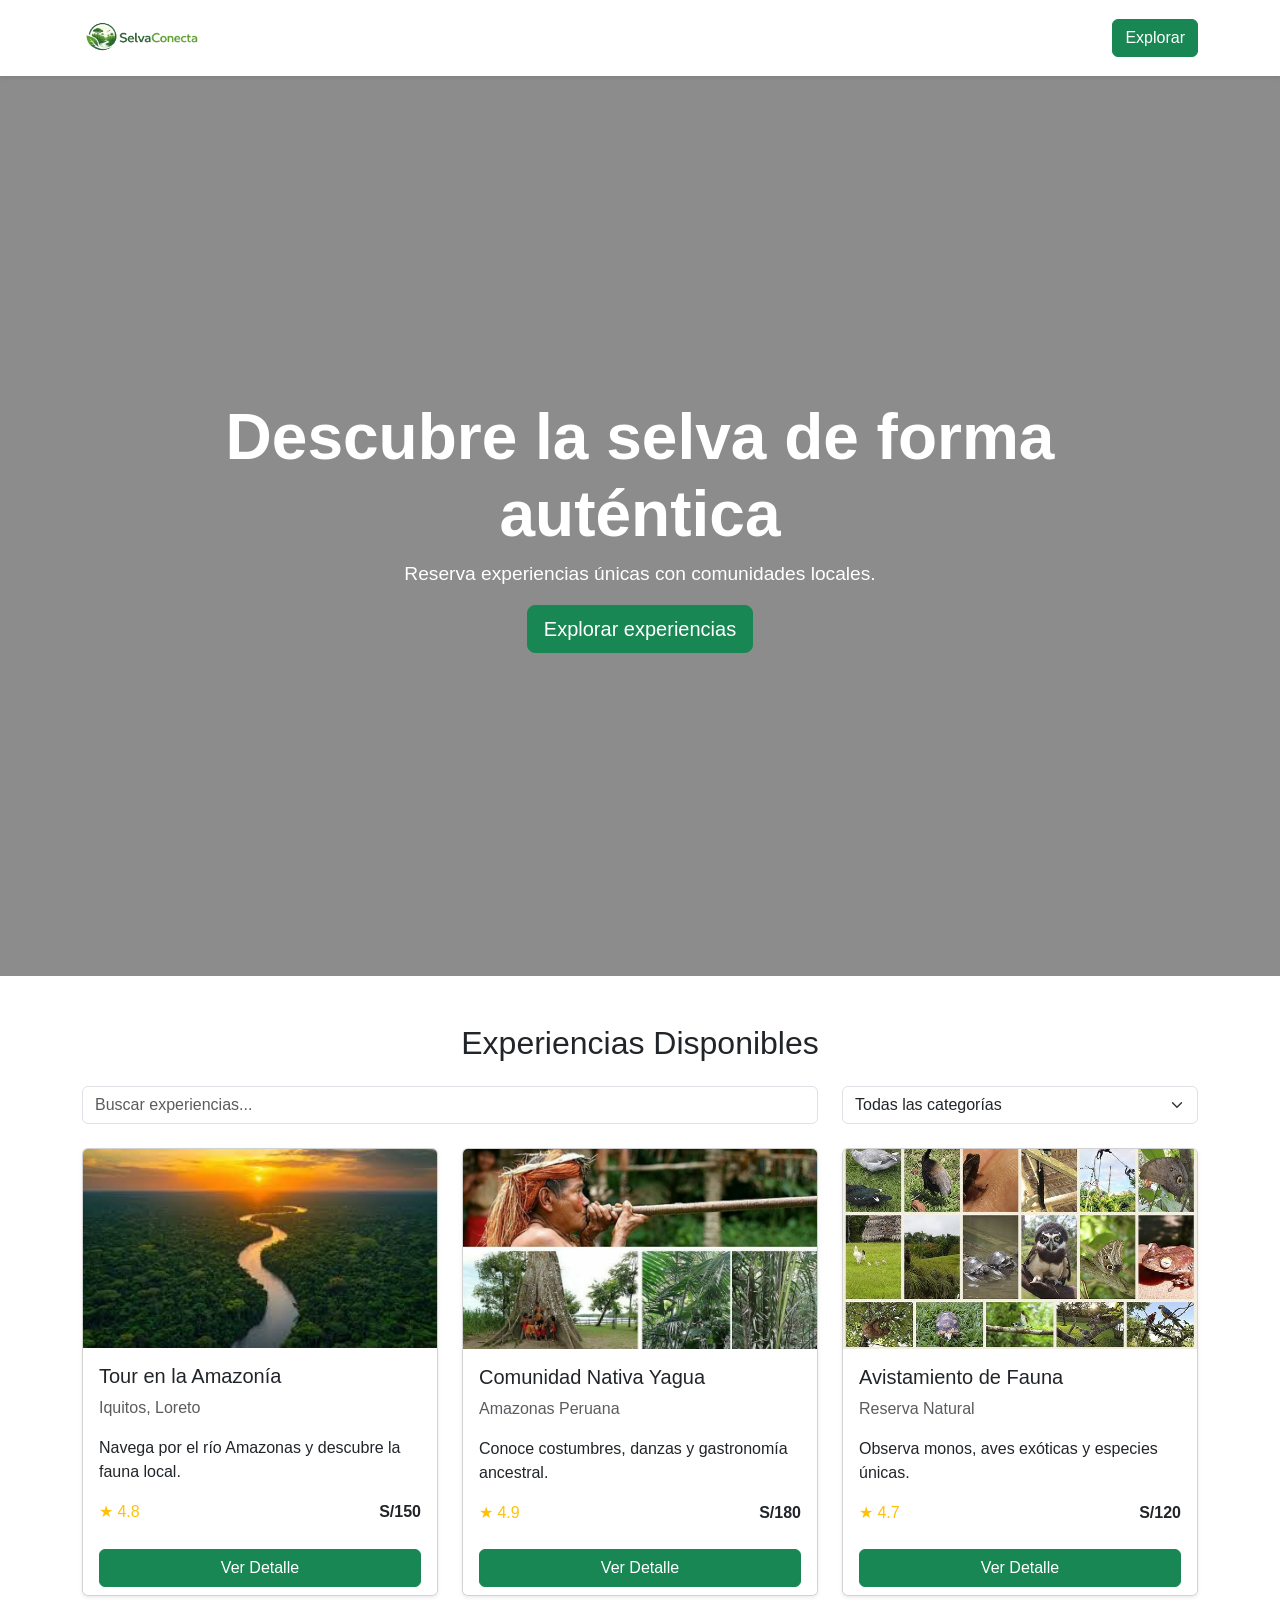
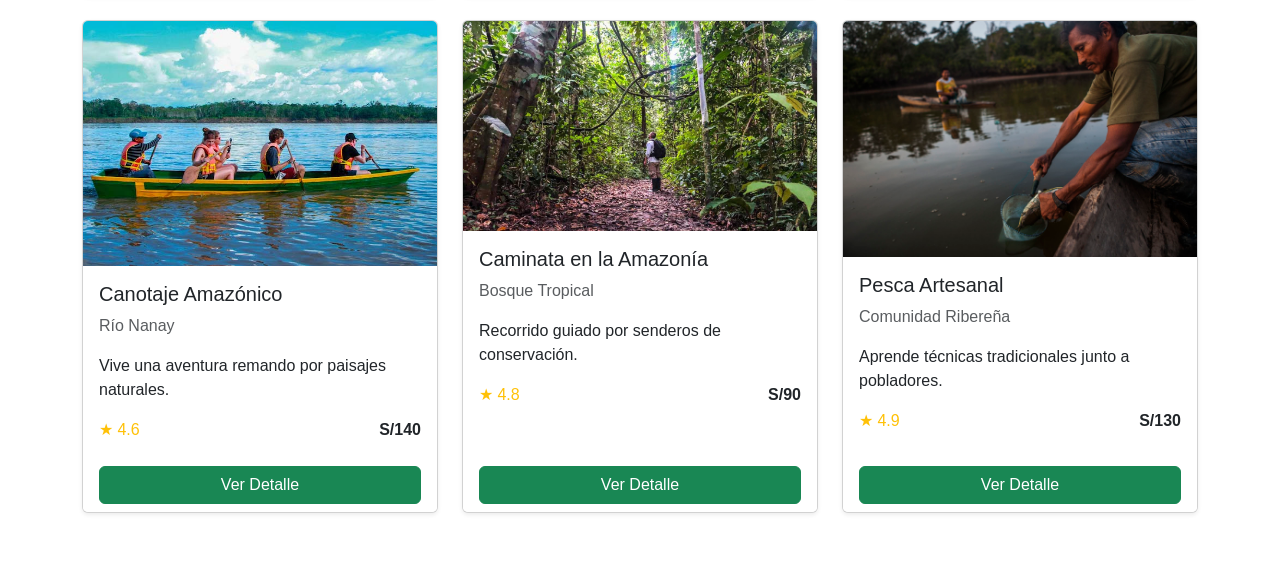
==== index.html @ 9adc5207 "Update index.html" ====
<!DOCTYPE html>
<html lang="es">
<head>
    <meta charset="UTF-8">
<title>SelvaConecta</title>

    <link href="https://cdn.jsdelivr.net/npm/bootstrap@5.3.3/dist/css/bootstrap.min.css" rel="stylesheet">

    <link rel="stylesheet" href="style.css">
</head>
<body>

<nav class="navbar navbar-expand-lg bg-white shadow-sm">
    <div class="container">
       <a class="navbar-brand d-flex align-items-center" href="#">
    <img src="logo.png" alt="SelvaConecta" class="logo">
    <span class="ms-2 brand-name"></span>
</a>

        <button class="btn btn-success">
            Explorar
        </button>
    </div>
</nav>

<section class="hero">

    <div class="overlay">

        <div class="container text-center text-white">

            <h1>
                Descubre la selva de forma auténtica
            </h1>

            <p>
                Reserva experiencias únicas con comunidades locales.
            </p>

            <button class="btn btn-success btn-lg">
                Explorar experiencias
            </button>

        </div>

    </div>

</section>

<section class="container py-5">

    <h2 class="mb-4 text-center">
        Experiencias Disponibles
    </h2>

    <!-- Buscador -->
    <div class="row mb-4">
        <div class="col-md-8">
            <input type="text"
                   class="form-control"
                   placeholder="Buscar experiencias...">
        </div>

        <div class="col-md-4">
            <select class="form-select">
                <option>Todas las categorías</option>
                <option>Selva</option>
                <option>Cultura</option>
                <option>Aventura</option>
            </select>
        </div>
    </div>

    <div class="row g-4">

        <!-- Experiencia 1 -->
        <div class="col-md-4">
            <div class="card h-100 shadow-sm">

                <img src="Amazonia.jpg" class="card-img-top">

                <div class="card-body">

                    <h5>Tour en la Amazonía</h5>

                    <p class="text-muted">
                        Iquitos, Loreto
                    </p>

                    <p>
                        Navega por el río Amazonas y descubre la fauna local.
                    </p>

                    <div class="d-flex justify-content-between">

                        <span class="text-warning">
                            ★ 4.8
                        </span>

                        <strong>S/150</strong>

                    </div>

                </div>

                <div class="card-footer bg-white border-0">
                    <button class="btn btn-success w-100">
                        Ver Detalle
                    </button>
                </div>

            </div>
        </div>

        <!-- Experiencia 2 -->
        <div class="col-md-4">
            <div class="card h-100 shadow-sm">

                <img src="Yagua-el-pueblo-rojodel-Amazonas-Peruano.jpg" class="card-img-top">

                <div class="card-body">

                    <h5>Comunidad Nativa Yagua</h5>

                    <p class="text-muted">
                        Amazonas Peruana
                    </p>

                    <p>
                        Conoce costumbres, danzas y gastronomía ancestral.
                    </p>

                    <div class="d-flex justify-content-between">

                        <span class="text-warning">
                            ★ 4.9
                        </span>

                        <strong>S/180</strong>

                    </div>

                </div>

                <div class="card-footer bg-white border-0">
                    <button class="btn btn-success w-100">
                        Ver Detalle
                    </button>
                </div>

            </div>
        </div>

        <!-- Experiencia 3 -->
        <div class="col-md-4">
            <div class="card h-100 shadow-sm">

                <img src="faunajpg.jpg" class="card-img-top">

                <div class="card-body">

                    <h5>Avistamiento de Fauna</h5>

                    <p class="text-muted">
                        Reserva Natural
                    </p>

                    <p>
                        Observa monos, aves exóticas y especies únicas.
                    </p>

                    <div class="d-flex justify-content-between">

                        <span class="text-warning">
                            ★ 4.7
                        </span>

                        <strong>S/120</strong>

                    </div>

                </div>

                <div class="card-footer bg-white border-0">
                    <button class="btn btn-success w-100">
                        Ver Detalle
                    </button>
                </div>

            </div>
        </div>

        <!-- Experiencia 4 -->
        <div class="col-md-4">
            <div class="card h-100 shadow-sm">

                <img src="canotaje.jpg"
                     class="card-img-top">

                <div class="card-body">

                    <h5>Canotaje Amazónico</h5>

                    <p class="text-muted">
                        Río Nanay
                    </p>

                    <p>
                        Vive una aventura remando por paisajes naturales.
                    </p>

                    <div class="d-flex justify-content-between">

                        <span class="text-warning">
                            ★ 4.6
                        </span>

                        <strong>S/140</strong>

                    </div>

                </div>

                <div class="card-footer bg-white border-0">
                    <button class="btn btn-success w-100">
                        Ver Detalle
                    </button>
                </div>

            </div>
        </div>

        <!-- Experiencia 5 -->
        <div class="col-md-4">
            <div class="card h-100 shadow-sm">

                <img src="caminata.jpg"
                     class="card-img-top">

                <div class="card-body">

                    <h5>Caminata en la Amazonía</h5>

                    <p class="text-muted">
                        Bosque Tropical
                    </p>

                    <p>
                        Recorrido guiado por senderos de conservación.
                    </p>

                    <div class="d-flex justify-content-between">

                        <span class="text-warning">
                            ★ 4.8
                        </span>

                        <strong>S/90</strong>

                    </div>

                </div>

                <div class="card-footer bg-white border-0">
                    <button class="btn btn-success w-100">
                        Ver Detalle
                    </button>
                </div>

            </div>
        </div>

        <!-- Experiencia 6 -->
        <div class="col-md-4">
            <div class="card h-100 shadow-sm">

                <img src="Pesca_Loreto.jpg"
                     class="card-img-top">

                <div class="card-body">

                    <h5>Pesca Artesanal</h5>

                    <p class="text-muted">
                        Comunidad Ribereña
                    </p>

                    <p>
                        Aprende técnicas tradicionales junto a pobladores.
                    </p>

                    <div class="d-flex justify-content-between">

                        <span class="text-warning">
                            ★ 4.9
                        </span>

                        <strong>S/130</strong>

                    </div>

                </div>

                <div class="card-footer bg-white border-0">
                    <button class="btn btn-success w-100">
                        Ver Detalle
                    </button>
                </div>

            </div>
        </div>

    </div>

</section>

</body>
</html>
---- style.css ----
body{
    font-family: Arial, sans-serif;
}

.hero{
    height:100vh;

    background-image:url('https://images.unsplash.com/photo-1511497584788-876760111969');

    background-size:cover;
    background-position:center;
}

.overlay{

    width:100%;
    height:100%;

    background:rgba(0,0,0,.45);

    display:flex;
    justify-content:center;
    align-items:center;
}

.hero h1{
    font-size:4rem;
    font-weight:bold;
}

.hero p{
    font-size:1.2rem;
}


.logo {
    width: 120px;
    height: 50PX;
    opacity: 0.85;
}
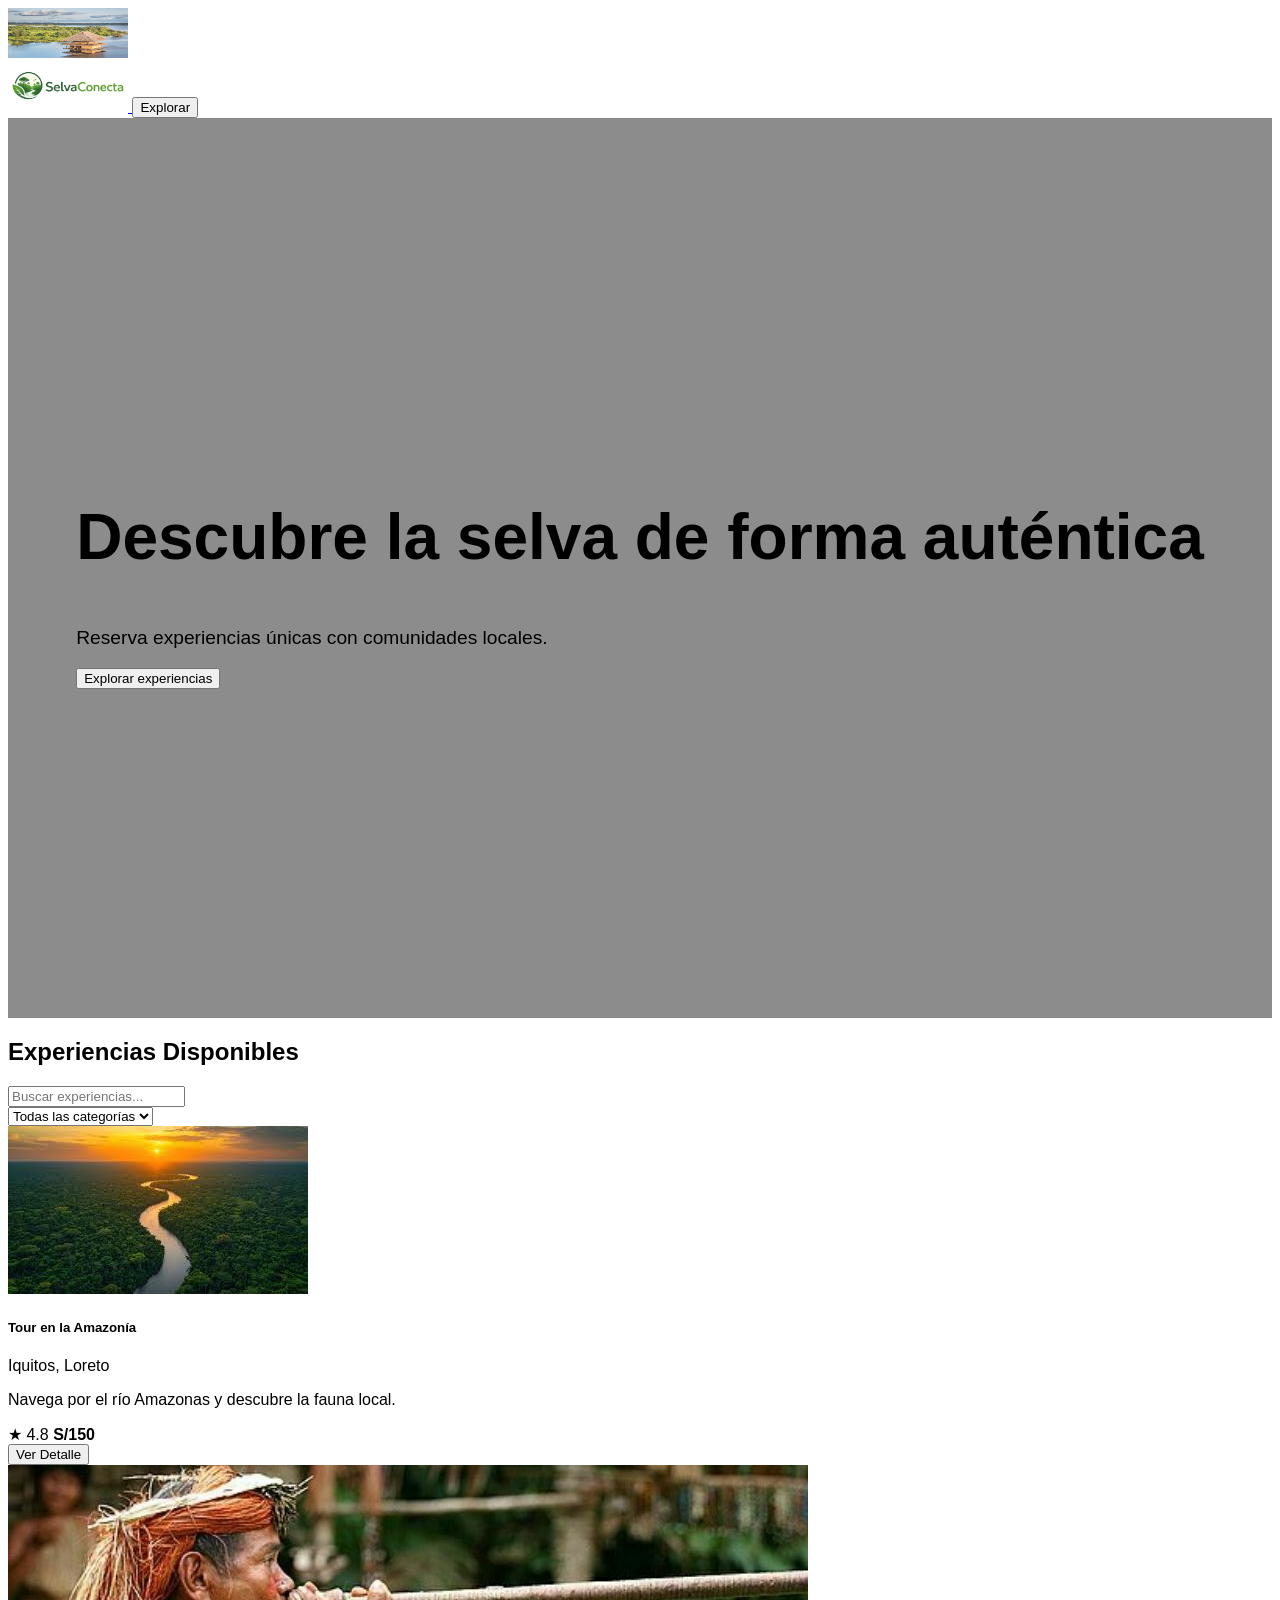
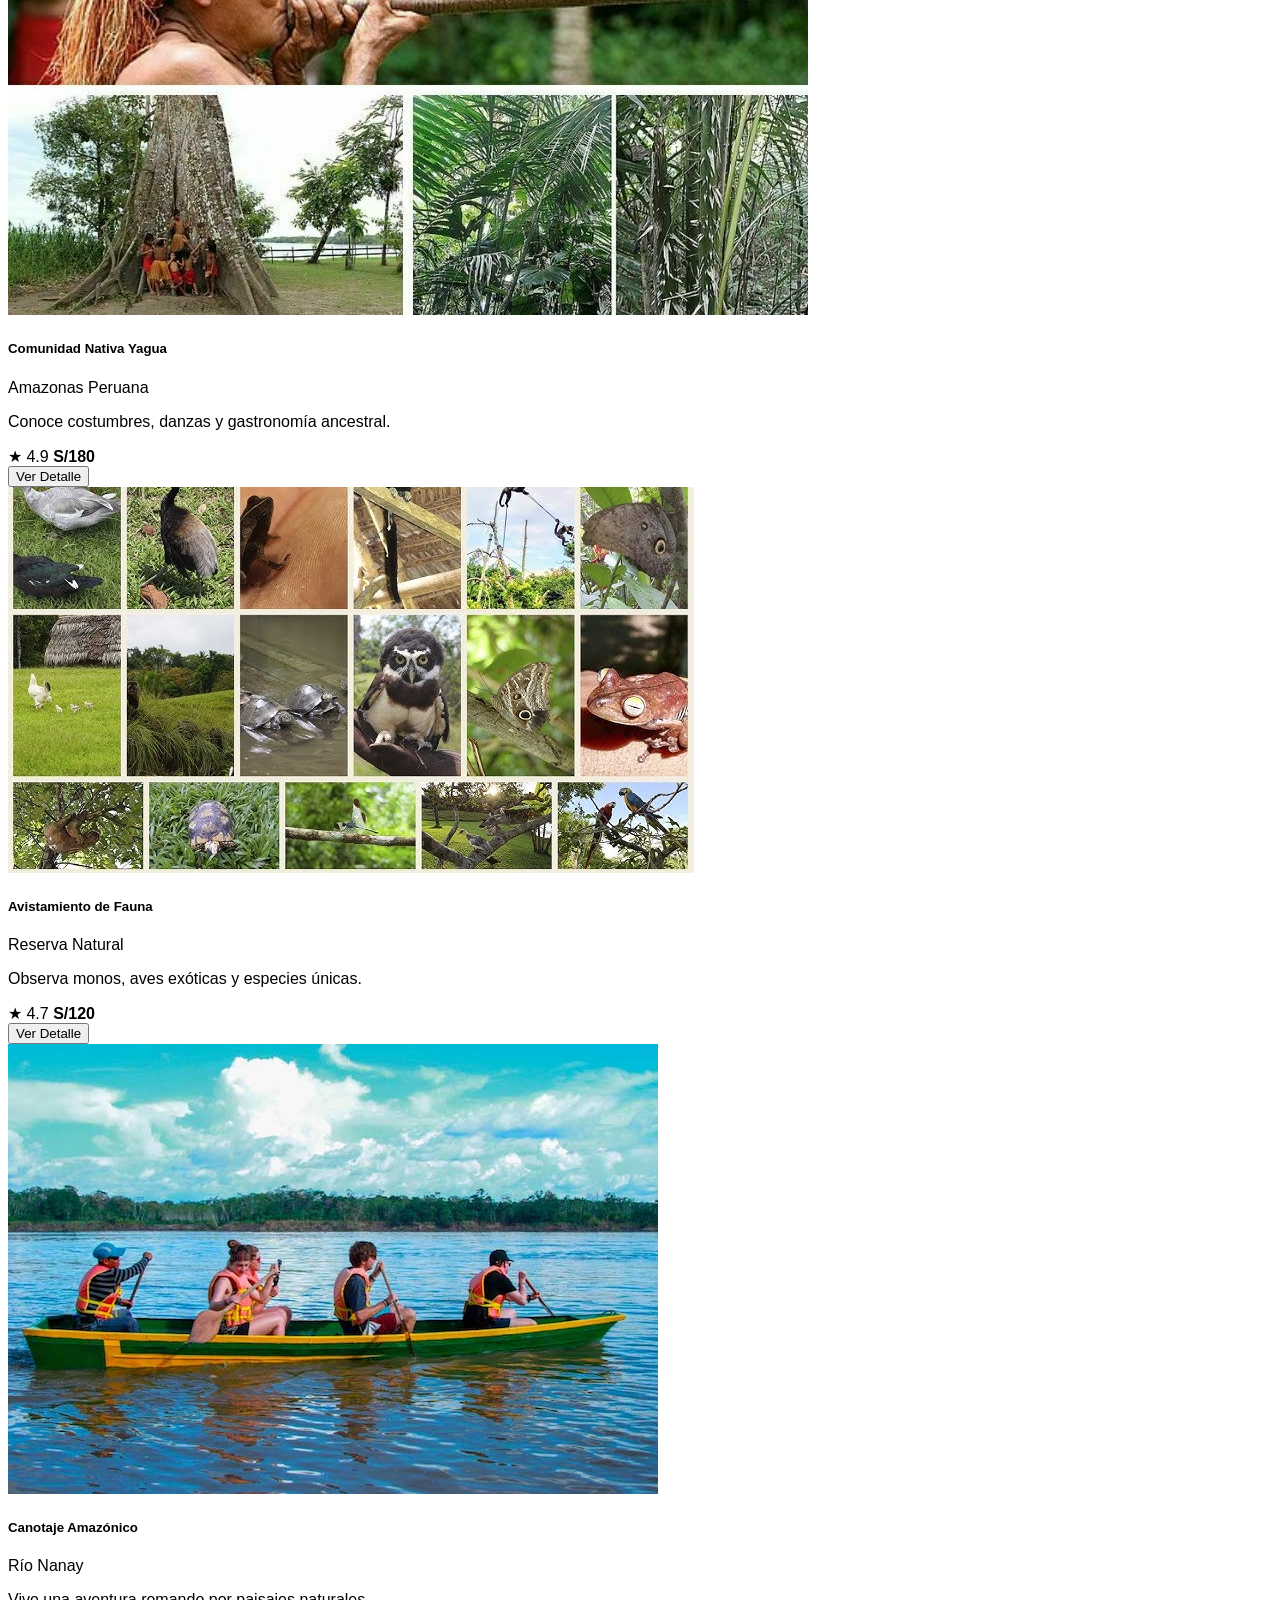
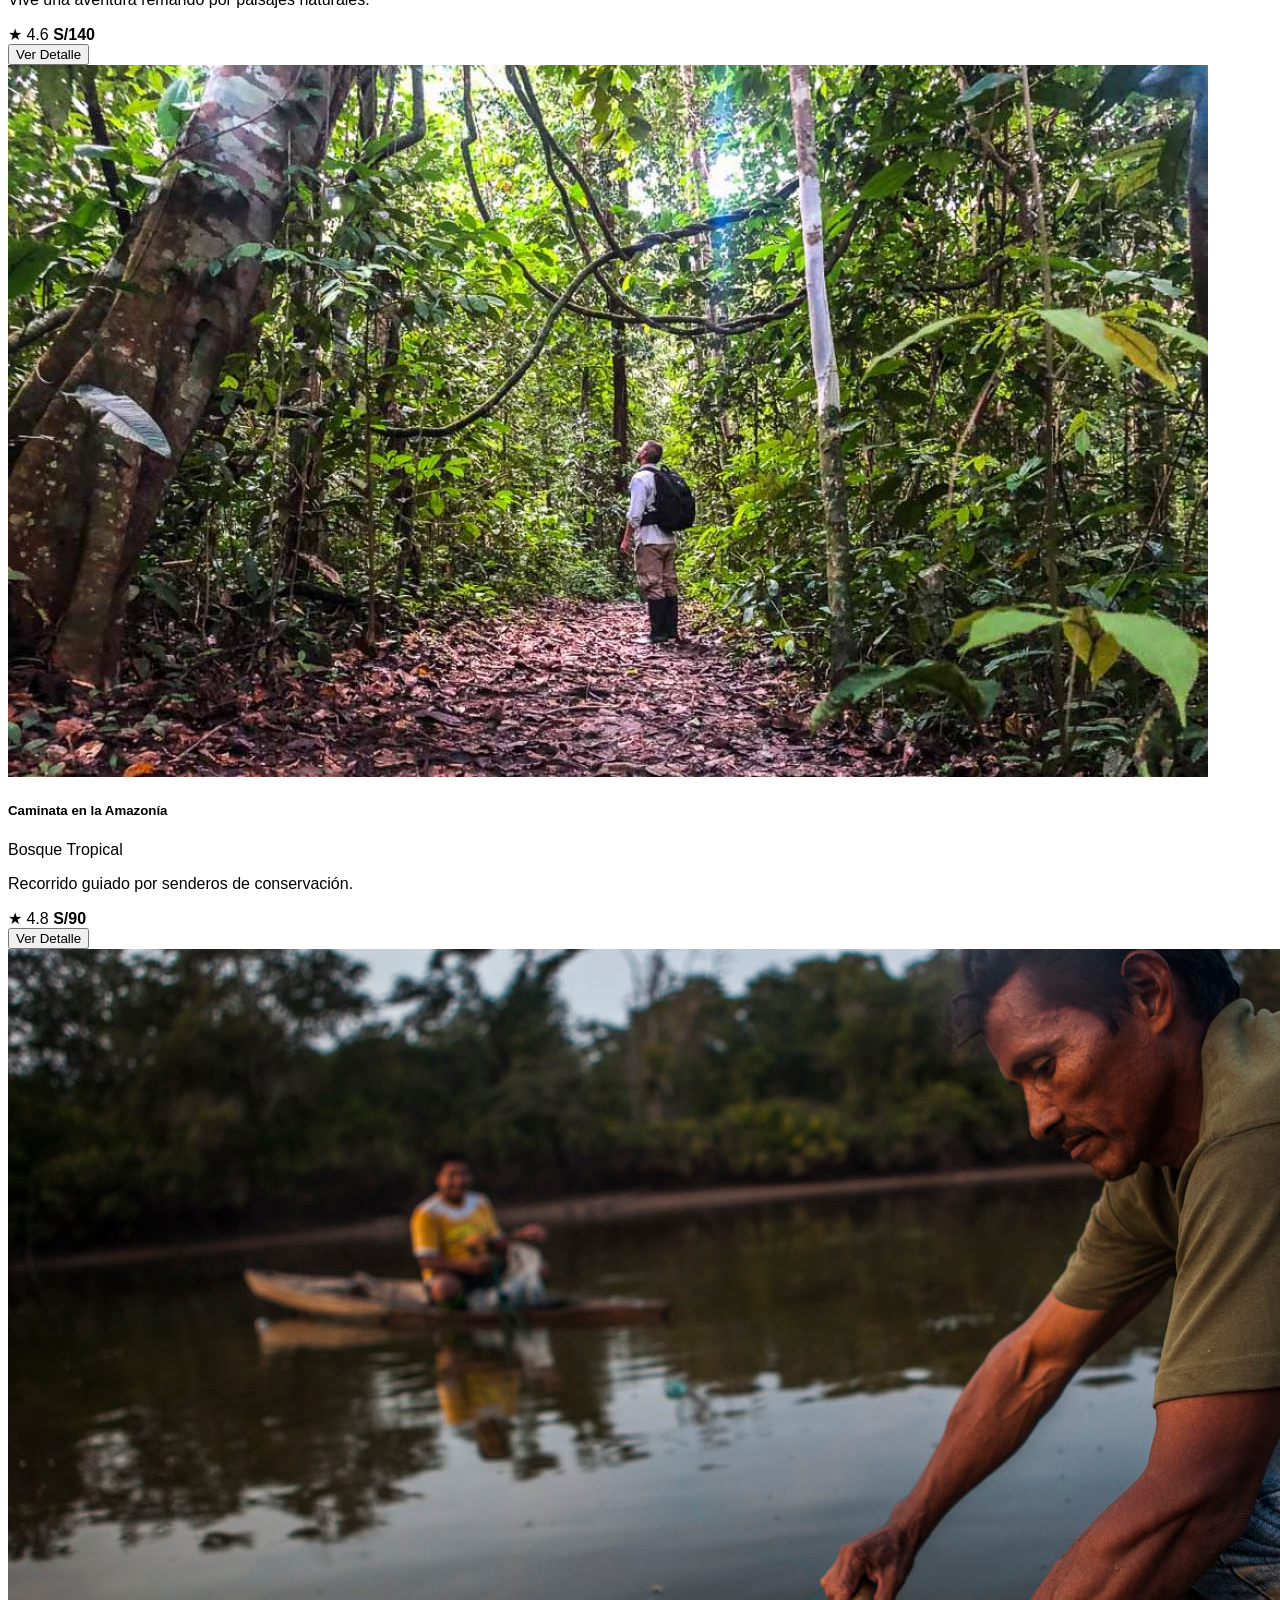
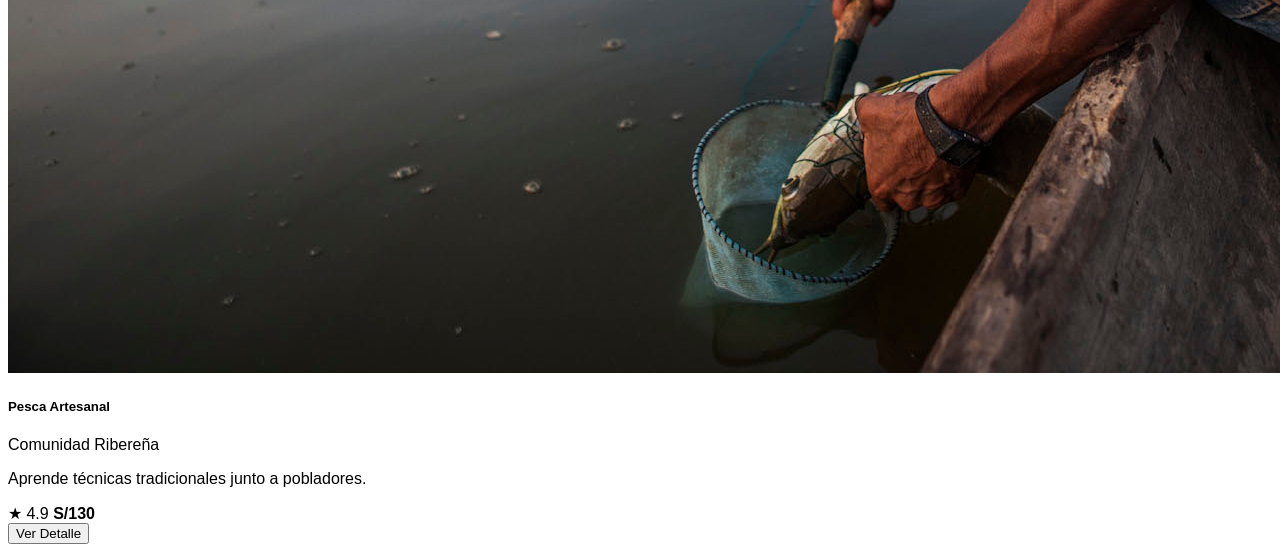
==== commit abda9691: "Update index.html" ====
--- a/index.html
+++ b/index.html
@@ -4,7 +4,7 @@
     <meta charset="UTF-8">
 <title>SelvaConecta</title>
 
-    <link href="https://cdn.jsdelivr.net/npm/bootstrap@5.3.3/dist/css/bootstrap.min.css" rel="stylesheet">
+    <img src="Iquitos Selva Amazonica.jpg" alt="SelvaConecta" class="logo">
 
     <link rel="stylesheet" href="style.css">
 </head>
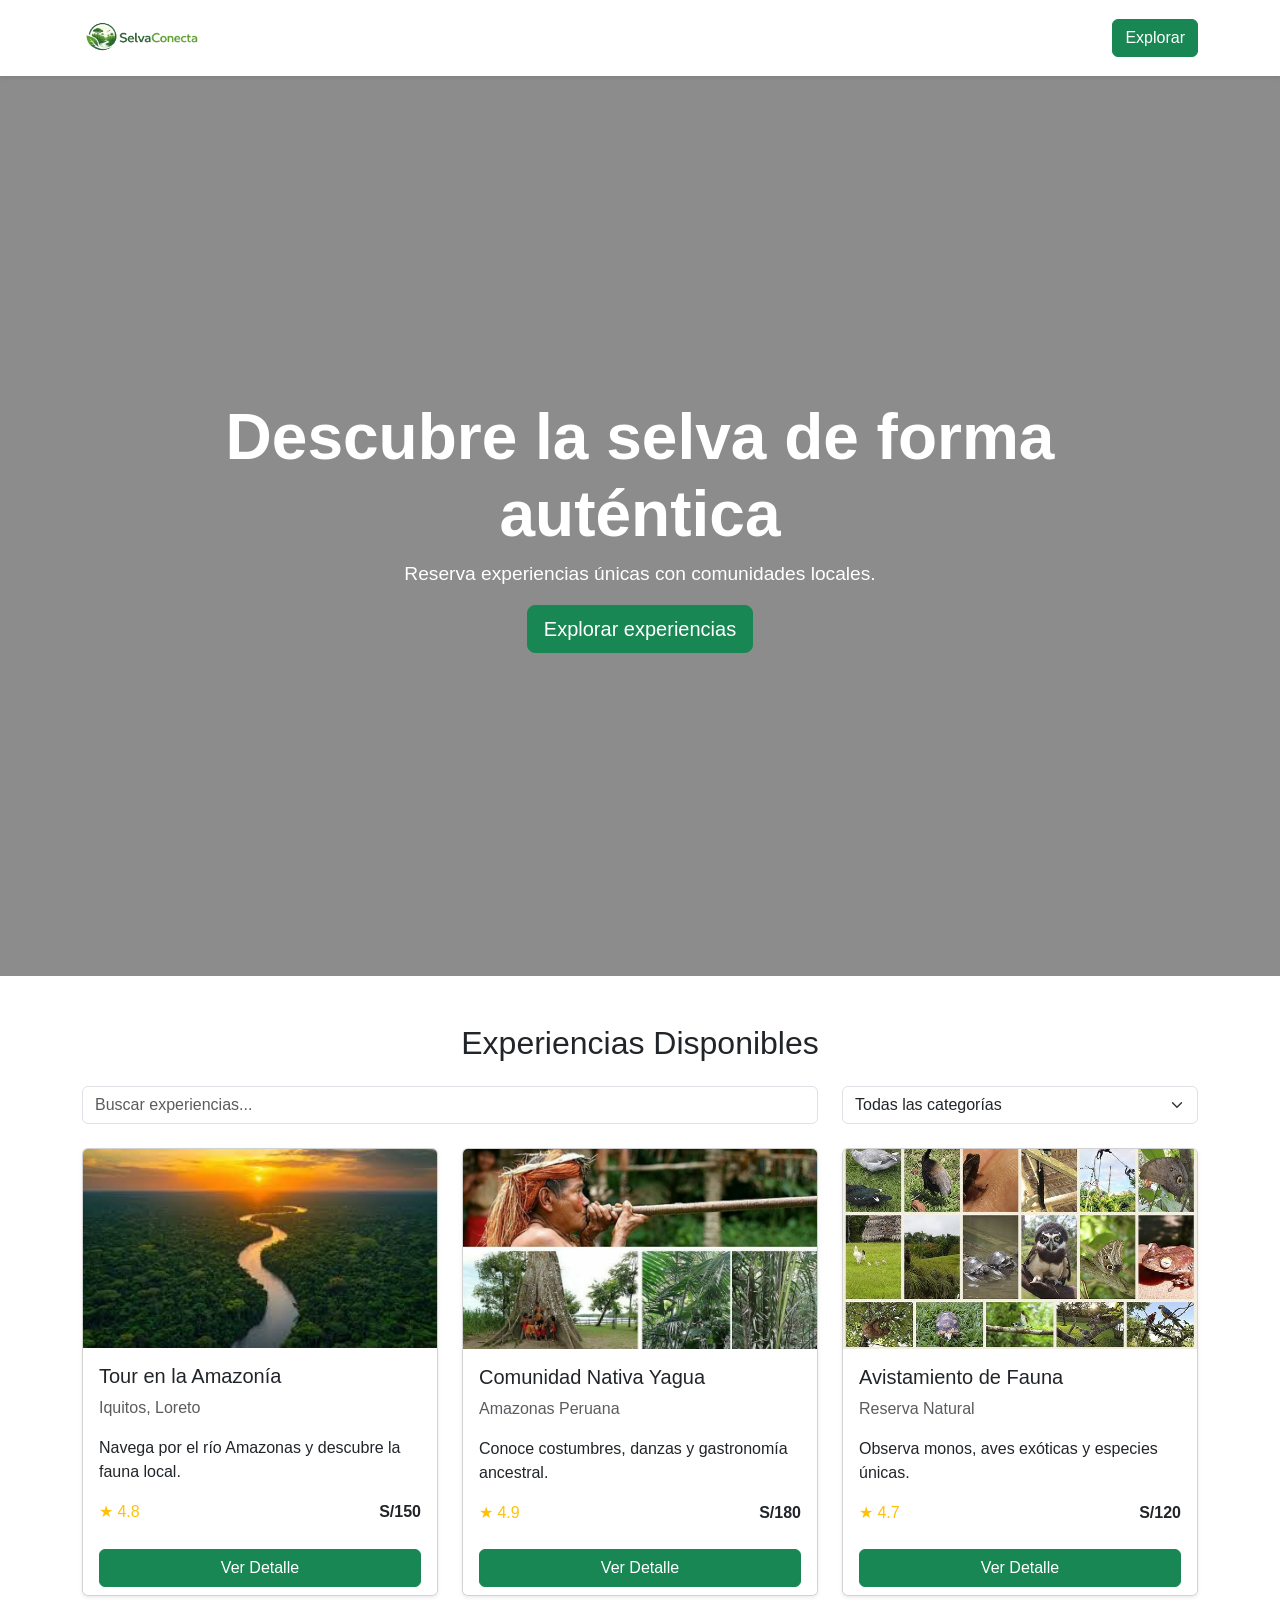
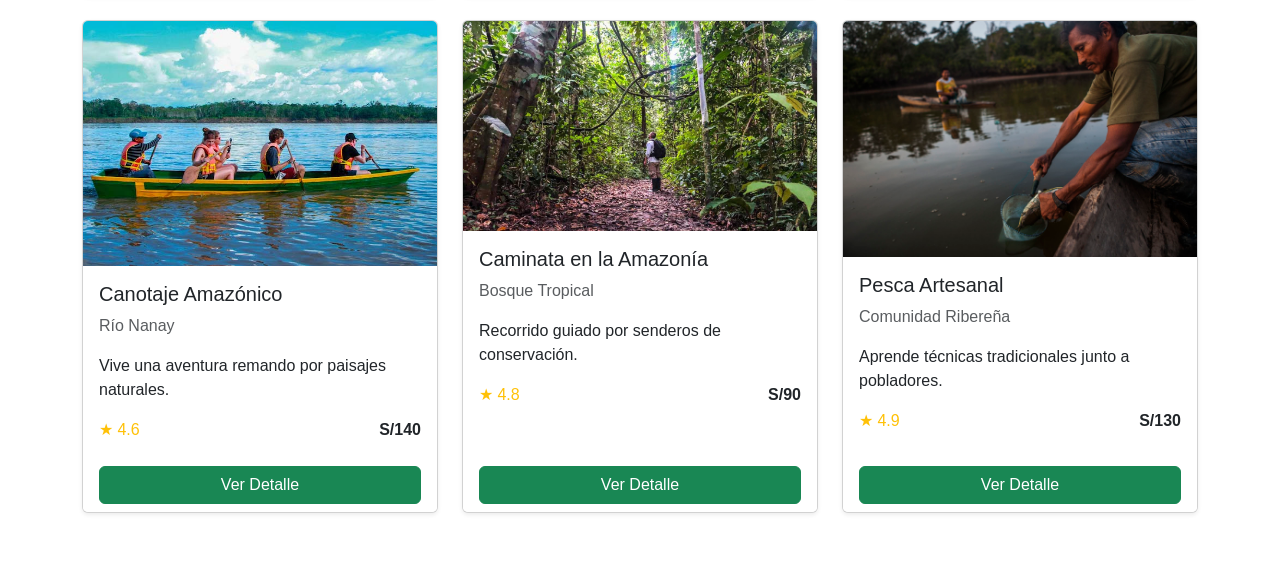
==== commit 413c9e3f: "Update index.html" ====
--- a/index.html
+++ b/index.html
@@ -4,7 +4,7 @@
     <meta charset="UTF-8">
 <title>SelvaConecta</title>
 
-    <img src="Iquitos Selva Amazonica.jpg" alt="SelvaConecta" class="logo">
+    <link href="https://cdn.jsdelivr.net/npm/bootstrap@5.3.3/dist/css/bootstrap.min.css" rel="stylesheet">
 
     <link rel="stylesheet" href="style.css">
 </head>
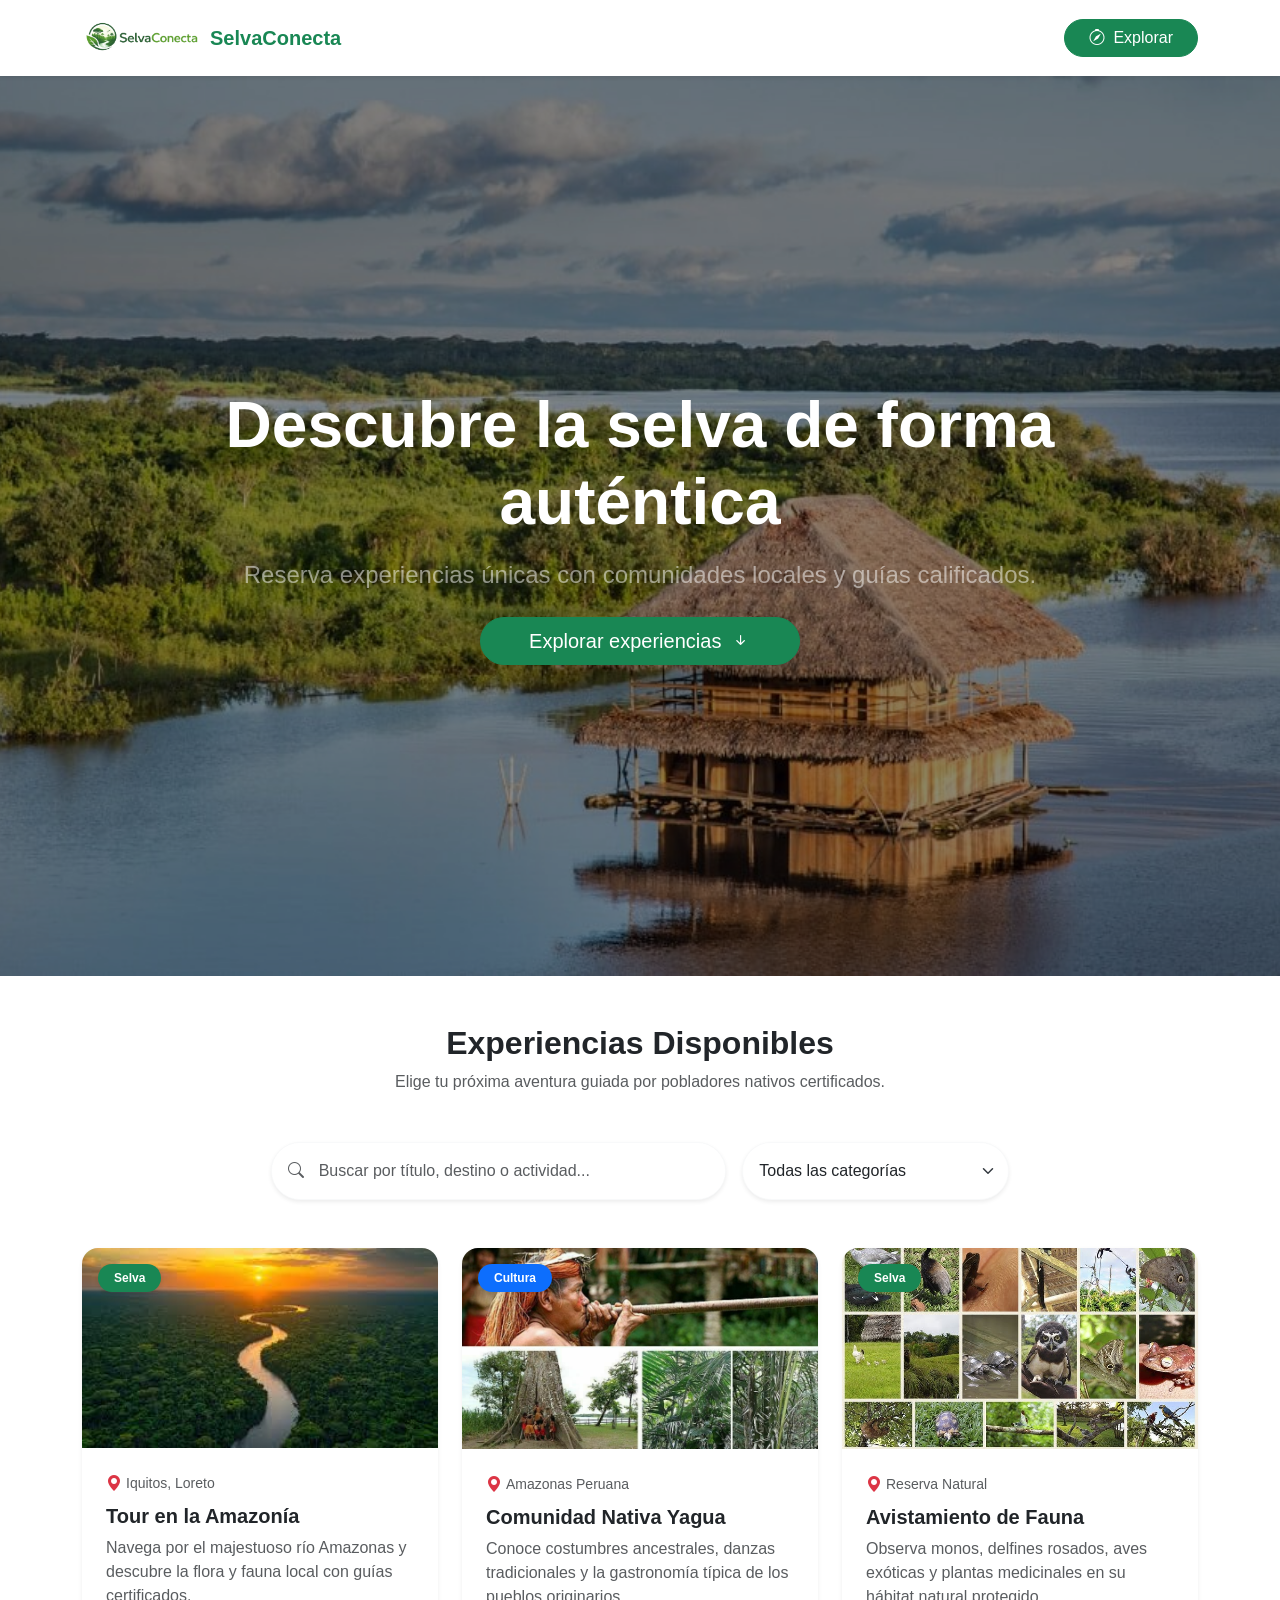
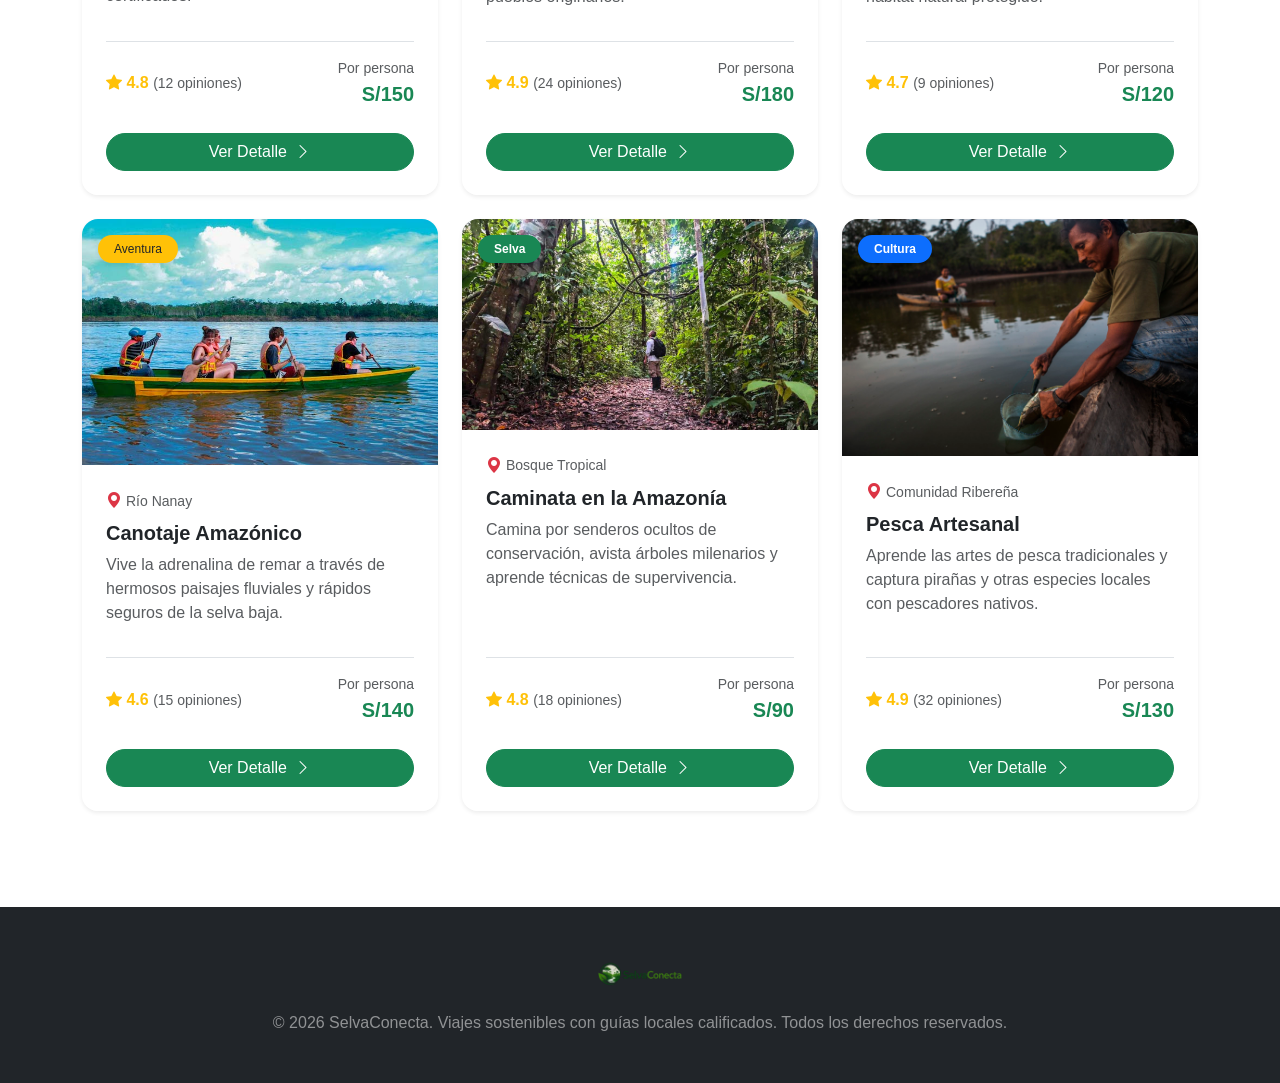
==== commit e17bb1c8: "Update index.html" ====
--- a/index.html
+++ b/index.html
@@ -2,317 +2,377 @@
 <html lang="es">
 <head>
     <meta charset="UTF-8">
-<title>SelvaConecta</title>
-
+    <meta name="viewport" content="width=device-width, initial-scale=1.0">
+    <title>SelvaConecta - Turismo Vivencial en la Selva Peruana</title>
+    <!-- Google Fonts -->
+    <link rel="preconnect" href="https://fonts.googleapis.com">
+    <link rel="preconnect" href="https://fonts.gstatic.com" crossorigin>
+    <link href="https://fonts.googleapis.com/css2?family=Outfit:wght@400;500;600;700&family=Plus+Jakarta+Sans:wght@400;500;600;700&display=swap" rel="stylesheet">
+    <!-- Bootstrap CSS -->
     <link href="https://cdn.jsdelivr.net/npm/bootstrap@5.3.3/dist/css/bootstrap.min.css" rel="stylesheet">
-
+    <!-- Bootstrap Icons -->
+    <link rel="stylesheet" href="https://cdn.jsdelivr.net/npm/bootstrap-icons@1.11.3/font/bootstrap-icons.min.css">
     <link rel="stylesheet" href="style.css">
 </head>
 <body>
 
-<nav class="navbar navbar-expand-lg bg-white shadow-sm">
+<nav class="navbar navbar-expand-lg bg-white shadow-sm sticky-top">
     <div class="container">
-       <a class="navbar-brand d-flex align-items-center" href="#">
-    <img src="logo.png" alt="SelvaConecta" class="logo">
-    <span class="ms-2 brand-name"></span>
-</a>
-
-        <button class="btn btn-success">
-            Explorar
+        <a class="navbar-brand d-flex align-items-center" href="index.html">
+            <img src="logo.png" alt="SelvaConecta" class="logo">
+            <span class="ms-2 brand-name font-outfit fw-bold text-success">SelvaConecta</span>
+        </a>
+        <button class="btn btn-success rounded-pill px-4" id="btn-explorar">
+            <i class="bi bi-compass me-2"></i>Explorar
         </button>
     </div>
 </nav>
 
-<section class="hero">
-
-    <div class="overlay">
-
-        <div class="container text-center text-white">
-
-            <h1>
+<section class="hero d-flex align-items-center text-center">
+    <div class="overlay w-100 h-100 d-flex align-items-center justify-content-center">
+        <div class="container text-white py-5">
+            <h1 class="display-3 fw-bold font-outfit mb-3 fade-in">
                 Descubre la selva de forma auténtica
             </h1>
-
-            <p>
-                Reserva experiencias únicas con comunidades locales.
+            <p class="fs-4 fw-light mb-4 text-white-50">
+                Reserva experiencias únicas con comunidades locales y guías calificados.
             </p>
-
-            <button class="btn btn-success btn-lg">
-                Explorar experiencias
+            <button class="btn btn-success btn-lg rounded-pill px-5 shadow-lg hover-scale" onclick="document.getElementById('experiencias').scrollIntoView({behavior: 'smooth'})">
+                Explorar experiencias <i class="bi bi-arrow-down-short ms-1"></i>
             </button>
-
-        </div>
-
-    </div>
-
+        </div>
+    </div>
 </section>
 
-<section class="container py-5">
-
-    <h2 class="mb-4 text-center">
+<section class="container py-5" id="experiencias">
+    <h2 class="mb-2 text-center font-outfit fw-bold">
         Experiencias Disponibles
     </h2>
-
-    <!-- Buscador -->
-    <div class="row mb-4">
-        <div class="col-md-8">
-            <input type="text"
-                   class="form-control"
-                   placeholder="Buscar experiencias...">
-        </div>
-
-        <div class="col-md-4">
-            <select class="form-select">
-                <option>Todas las categorías</option>
-                <option>Selva</option>
-                <option>Cultura</option>
-                <option>Aventura</option>
-            </select>
-        </div>
-    </div>
-
-    <div class="row g-4">
+    <p class="text-center text-muted mb-5">
+        Elige tu próxima aventura guiada por pobladores nativos certificados.
+    </p>
+
+    <!-- Buscador y Filtros -->
+    <div class="row g-3 mb-5 justify-content-center">
+        <div class="col-md-6 col-lg-5">
+            <div class="input-group shadow-sm rounded-pill overflow-hidden bg-white border border-light">
+                <span class="input-group-text bg-white border-0 ps-3 text-muted">
+                    <i class="bi bi-search"></i>
+                </span>
+                <input type="text"
+                       id="search-input"
+                       class="form-control border-0 py-3 ps-1 focus-ring-none"
+                       placeholder="Buscar por título, destino o actividad...">
+            </div>
+        </div>
+
+        <div class="col-md-4 col-lg-3">
+            <div class="shadow-sm rounded-pill overflow-hidden bg-white border border-light">
+                <select id="category-select" class="form-select border-0 py-3 ps-3 focus-ring-none">
+                    <option value="todas">Todas las categorías</option>
+                    <option value="selva">Selva</option>
+                    <option value="cultura">Cultura</option>
+                    <option value="aventura">Aventura</option>
+                </select>
+            </div>
+        </div>
+    </div>
+
+    <!-- Lista de Experiencias -->
+    <div class="row g-4" id="experiences-container">
 
         <!-- Experiencia 1 -->
-        <div class="col-md-4">
-            <div class="card h-100 shadow-sm">
-
-                <img src="Amazonia.jpg" class="card-img-top">
-
-                <div class="card-body">
-
-                    <h5>Tour en la Amazonía</h5>
-
-                    <p class="text-muted">
-                        Iquitos, Loreto
-                    </p>
-
-                    <p>
-                        Navega por el río Amazonas y descubre la fauna local.
-                    </p>
-
-                    <div class="d-flex justify-content-between">
-
-                        <span class="text-warning">
-                            ★ 4.8
-                        </span>
-
-                        <strong>S/150</strong>
-
-                    </div>
-
-                </div>
-
-                <div class="card-footer bg-white border-0">
-                    <button class="btn btn-success w-100">
-                        Ver Detalle
-                    </button>
-                </div>
-
+        <div class="col-md-6 col-lg-4 experience-card" data-category="selva">
+            <div class="card h-100 border-0 shadow-sm rounded-4 overflow-hidden card-hover">
+                <div class="position-relative">
+                    <img src="Amazonia.jpg" class="card-img-top card-img-custom" alt="Tour en la Amazonía">
+                    <span class="badge bg-success position-absolute top-0 start-0 m-3 px-3 py-2 rounded-pill shadow-sm">Selva</span>
+                </div>
+                <div class="card-body p-4 d-flex flex-column">
+                    <div class="d-flex align-items-center mb-2">
+                        <i class="bi bi-geo-alt-fill text-danger me-1"></i>
+                        <span class="text-muted small fw-medium">Iquitos, Loreto</span>
+                    </div>
+                    <h5 class="card-title font-outfit fw-semibold mb-2">Tour en la Amazonía</h5>
+                    <p class="card-text text-muted flex-grow-1">
+                        Navega por el majestuoso río Amazonas y descubre la flora y fauna local con guías certificados.
+                    </p>
+                    <div class="d-flex justify-content-between align-items-center mt-3 pt-3 border-top">
+                        <div>
+                            <span class="text-warning fw-semibold">
+                                <i class="bi bi-star-fill"></i> 4.8
+                            </span>
+                            <span class="text-muted small">(12 opiniones)</span>
+                        </div>
+                        <div class="text-end">
+                            <small class="text-muted block d-block">Por persona</small>
+                            <span class="fs-5 fw-bold text-success">S/150</span>
+                        </div>
+                    </div>
+                </div>
+                <div class="card-footer bg-white border-0 p-4 pt-0">
+                    <a href="detalleAma.html" class="btn btn-success w-100 rounded-pill py-2.5 fw-medium">
+                        Ver Detalle <i class="bi bi-chevron-right ms-1"></i>
+                    </a>
+                </div>
             </div>
         </div>
 
         <!-- Experiencia 2 -->
-        <div class="col-md-4">
-            <div class="card h-100 shadow-sm">
-
-                <img src="Yagua-el-pueblo-rojodel-Amazonas-Peruano.jpg" class="card-img-top">
-
-                <div class="card-body">
-
-                    <h5>Comunidad Nativa Yagua</h5>
-
-                    <p class="text-muted">
-                        Amazonas Peruana
-                    </p>
-
-                    <p>
-                        Conoce costumbres, danzas y gastronomía ancestral.
-                    </p>
-
-                    <div class="d-flex justify-content-between">
-
-                        <span class="text-warning">
-                            ★ 4.9
-                        </span>
-
-                        <strong>S/180</strong>
-
-                    </div>
-
-                </div>
-
-                <div class="card-footer bg-white border-0">
-                    <button class="btn btn-success w-100">
-                        Ver Detalle
-                    </button>
-                </div>
-
+        <div class="col-md-6 col-lg-4 experience-card" data-category="cultura">
+            <div class="card h-100 border-0 shadow-sm rounded-4 overflow-hidden card-hover">
+                <div class="position-relative">
+                    <img src="Yagua-el-pueblo-rojodel-Amazonas-Peruano.jpg" class="card-img-top card-img-custom" alt="Comunidad Nativa Yagua">
+                    <span class="badge bg-primary position-absolute top-0 start-0 m-3 px-3 py-2 rounded-pill shadow-sm">Cultura</span>
+                </div>
+                <div class="card-body p-4 d-flex flex-column">
+                    <div class="d-flex align-items-center mb-2">
+                        <i class="bi bi-geo-alt-fill text-danger me-1"></i>
+                        <span class="text-muted small fw-medium">Amazonas Peruana</span>
+                    </div>
+                    <h5 class="card-title font-outfit fw-semibold mb-2">Comunidad Nativa Yagua</h5>
+                    <p class="card-text text-muted flex-grow-1">
+                        Conoce costumbres ancestrales, danzas tradicionales y la gastronomía típica de los pueblos originarios.
+                    </p>
+                    <div class="d-flex justify-content-between align-items-center mt-3 pt-3 border-top">
+                        <div>
+                            <span class="text-warning fw-semibold">
+                                <i class="bi bi-star-fill"></i> 4.9
+                            </span>
+                            <span class="text-muted small">(24 opiniones)</span>
+                        </div>
+                        <div class="text-end">
+                            <small class="text-muted block d-block">Por persona</small>
+                            <span class="fs-5 fw-bold text-success">S/180</span>
+                        </div>
+                    </div>
+                </div>
+                <div class="card-footer bg-white border-0 p-4 pt-0">
+                    <a href="detalleYagu.html" class="btn btn-success w-100 rounded-pill py-2.5 fw-medium">
+                        Ver Detalle <i class="bi bi-chevron-right ms-1"></i>
+                    </a>
+                </div>
             </div>
         </div>
 
         <!-- Experiencia 3 -->
-        <div class="col-md-4">
-            <div class="card h-100 shadow-sm">
-
-                <img src="faunajpg.jpg" class="card-img-top">
-
-                <div class="card-body">
-
-                    <h5>Avistamiento de Fauna</h5>
-
-                    <p class="text-muted">
-                        Reserva Natural
-                    </p>
-
-                    <p>
-                        Observa monos, aves exóticas y especies únicas.
-                    </p>
-
-                    <div class="d-flex justify-content-between">
-
-                        <span class="text-warning">
-                            ★ 4.7
-                        </span>
-
-                        <strong>S/120</strong>
-
-                    </div>
-
-                </div>
-
-                <div class="card-footer bg-white border-0">
-                    <button class="btn btn-success w-100">
-                        Ver Detalle
-                    </button>
-                </div>
-
+        <div class="col-md-6 col-lg-4 experience-card" data-category="selva">
+            <div class="card h-100 border-0 shadow-sm rounded-4 overflow-hidden card-hover">
+                <div class="position-relative">
+                    <img src="faunajpg.jpg" class="card-img-top card-img-custom" alt="Avistamiento de Fauna">
+                    <span class="badge bg-success position-absolute top-0 start-0 m-3 px-3 py-2 rounded-pill shadow-sm">Selva</span>
+                </div>
+                <div class="card-body p-4 d-flex flex-column">
+                    <div class="d-flex align-items-center mb-2">
+                        <i class="bi bi-geo-alt-fill text-danger me-1"></i>
+                        <span class="text-muted small fw-medium">Reserva Natural</span>
+                    </div>
+                    <h5 class="card-title font-outfit fw-semibold mb-2">Avistamiento de Fauna</h5>
+                    <p class="card-text text-muted flex-grow-1">
+                        Observa monos, delfines rosados, aves exóticas y plantas medicinales en su hábitat natural protegido.
+                    </p>
+                    <div class="d-flex justify-content-between align-items-center mt-3 pt-3 border-top">
+                        <div>
+                            <span class="text-warning fw-semibold">
+                                <i class="bi bi-star-fill"></i> 4.7
+                            </span>
+                            <span class="text-muted small">(9 opiniones)</span>
+                        </div>
+                        <div class="text-end">
+                            <small class="text-muted block d-block">Por persona</small>
+                            <span class="fs-5 fw-bold text-success">S/120</span>
+                        </div>
+                    </div>
+                </div>
+                <div class="card-footer bg-white border-0 p-4 pt-0">
+                    <a href="detalleFauna.html" class="btn btn-success w-100 rounded-pill py-2.5 fw-medium">
+                        Ver Detalle <i class="bi bi-chevron-right ms-1"></i>
+                    </a>
+                </div>
             </div>
         </div>
 
         <!-- Experiencia 4 -->
-        <div class="col-md-4">
-            <div class="card h-100 shadow-sm">
-
-                <img src="canotaje.jpg"
-                     class="card-img-top">
-
-                <div class="card-body">
-
-                    <h5>Canotaje Amazónico</h5>
-
-                    <p class="text-muted">
-                        Río Nanay
-                    </p>
-
-                    <p>
-                        Vive una aventura remando por paisajes naturales.
-                    </p>
-
-                    <div class="d-flex justify-content-between">
-
-                        <span class="text-warning">
-                            ★ 4.6
-                        </span>
-
-                        <strong>S/140</strong>
-
-                    </div>
-
-                </div>
-
-                <div class="card-footer bg-white border-0">
-                    <button class="btn btn-success w-100">
-                        Ver Detalle
-                    </button>
-                </div>
-
+        <div class="col-md-6 col-lg-4 experience-card" data-category="aventura">
+            <div class="card h-100 border-0 shadow-sm rounded-4 overflow-hidden card-hover">
+                <div class="position-relative">
+                    <img src="canotaje.jpg" class="card-img-top card-img-custom" alt="Canotaje Amazónico">
+                    <span class="badge bg-warning text-dark position-absolute top-0 start-0 m-3 px-3 py-2 rounded-pill shadow-sm fw-medium">Aventura</span>
+                </div>
+                <div class="card-body p-4 d-flex flex-column">
+                    <div class="d-flex align-items-center mb-2">
+                        <i class="bi bi-geo-alt-fill text-danger me-1"></i>
+                        <span class="text-muted small fw-medium">Río Nanay</span>
+                    </div>
+                    <h5 class="card-title font-outfit fw-semibold mb-2">Canotaje Amazónico</h5>
+                    <p class="card-text text-muted flex-grow-1">
+                        Vive la adrenalina de remar a través de hermosos paisajes fluviales y rápidos seguros de la selva baja.
+                    </p>
+                    <div class="d-flex justify-content-between align-items-center mt-3 pt-3 border-top">
+                        <div>
+                            <span class="text-warning fw-semibold">
+                                <i class="bi bi-star-fill"></i> 4.6
+                            </span>
+                            <span class="text-muted small">(15 opiniones)</span>
+                        </div>
+                        <div class="text-end">
+                            <small class="text-muted block d-block">Por persona</small>
+                            <span class="fs-5 fw-bold text-success">S/140</span>
+                        </div>
+                    </div>
+                </div>
+                <div class="card-footer bg-white border-0 p-4 pt-0">
+                    <a href="detalleCanotaje.html" class="btn btn-success w-100 rounded-pill py-2.5 fw-medium">
+                        Ver Detalle <i class="bi bi-chevron-right ms-1"></i>
+                    </a>
+                </div>
             </div>
         </div>
 
         <!-- Experiencia 5 -->
-        <div class="col-md-4">
-            <div class="card h-100 shadow-sm">
-
-                <img src="caminata.jpg"
-                     class="card-img-top">
-
-                <div class="card-body">
-
-                    <h5>Caminata en la Amazonía</h5>
-
-                    <p class="text-muted">
-                        Bosque Tropical
-                    </p>
-
-                    <p>
-                        Recorrido guiado por senderos de conservación.
-                    </p>
-
-                    <div class="d-flex justify-content-between">
-
-                        <span class="text-warning">
-                            ★ 4.8
-                        </span>
-
-                        <strong>S/90</strong>
-
-                    </div>
-
-                </div>
-
-                <div class="card-footer bg-white border-0">
-                    <button class="btn btn-success w-100">
-                        Ver Detalle
-                    </button>
-                </div>
-
+        <div class="col-md-6 col-lg-4 experience-card" data-category="selva">
+            <div class="card h-100 border-0 shadow-sm rounded-4 overflow-hidden card-hover">
+                <div class="position-relative">
+                    <img src="caminata.jpg" class="card-img-top card-img-custom" alt="Caminata en la Amazonía">
+                    <span class="badge bg-success position-absolute top-0 start-0 m-3 px-3 py-2 rounded-pill shadow-sm">Selva</span>
+                </div>
+                <div class="card-body p-4 d-flex flex-column">
+                    <div class="d-flex align-items-center mb-2">
+                        <i class="bi bi-geo-alt-fill text-danger me-1"></i>
+                        <span class="text-muted small fw-medium">Bosque Tropical</span>
+                    </div>
+                    <h5 class="card-title font-outfit fw-semibold mb-2">Caminata en la Amazonía</h5>
+                    <p class="card-text text-muted flex-grow-1">
+                        Camina por senderos ocultos de conservación, avista árboles milenarios y aprende técnicas de supervivencia.
+                    </p>
+                    <div class="d-flex justify-content-between align-items-center mt-3 pt-3 border-top">
+                        <div>
+                            <span class="text-warning fw-semibold">
+                                <i class="bi bi-star-fill"></i> 4.8
+                            </span>
+                            <span class="text-muted small">(18 opiniones)</span>
+                        </div>
+                        <div class="text-end">
+                            <small class="text-muted block d-block">Por persona</small>
+                            <span class="fs-5 fw-bold text-success">S/90</span>
+                        </div>
+                    </div>
+                </div>
+                <div class="card-footer bg-white border-0 p-4 pt-0">
+                    <a href="detalleCaminata.html" class="btn btn-success w-100 rounded-pill py-2.5 fw-medium">
+                        Ver Detalle <i class="bi bi-chevron-right ms-1"></i>
+                    </a>
+                </div>
             </div>
         </div>
 
         <!-- Experiencia 6 -->
-        <div class="col-md-4">
-            <div class="card h-100 shadow-sm">
-
-                <img src="Pesca_Loreto.jpg"
-                     class="card-img-top">
-
-                <div class="card-body">
-
-                    <h5>Pesca Artesanal</h5>
-
-                    <p class="text-muted">
-                        Comunidad Ribereña
-                    </p>
-
-                    <p>
-                        Aprende técnicas tradicionales junto a pobladores.
-                    </p>
-
-                    <div class="d-flex justify-content-between">
-
-                        <span class="text-warning">
-                            ★ 4.9
-                        </span>
-
-                        <strong>S/130</strong>
-
-                    </div>
-
-                </div>
-
-                <div class="card-footer bg-white border-0">
-                    <button class="btn btn-success w-100">
-                        Ver Detalle
-                    </button>
-                </div>
-
-            </div>
-        </div>
-
-    </div>
-
+        <div class="col-md-6 col-lg-4 experience-card" data-category="cultura">
+            <div class="card h-100 border-0 shadow-sm rounded-4 overflow-hidden card-hover">
+                <div class="position-relative">
+                    <img src="Pesca_Loreto.jpg" class="card-img-top card-img-custom" alt="Pesca Artesanal">
+                    <span class="badge bg-primary position-absolute top-0 start-0 m-3 px-3 py-2 rounded-pill shadow-sm">Cultura</span>
+                </div>
+                <div class="card-body p-4 d-flex flex-column">
+                    <div class="d-flex align-items-center mb-2">
+                        <i class="bi bi-geo-alt-fill text-danger me-1"></i>
+                        <span class="text-muted small fw-medium">Comunidad Ribereña</span>
+                    </div>
+                    <h5 class="card-title font-outfit fw-semibold mb-2">Pesca Artesanal</h5>
+                    <p class="card-text text-muted flex-grow-1">
+                        Aprende las artes de pesca tradicionales y captura pirañas y otras especies locales con pescadores nativos.
+                    </p>
+                    <div class="d-flex justify-content-between align-items-center mt-3 pt-3 border-top">
+                        <div>
+                            <span class="text-warning fw-semibold">
+                                <i class="bi bi-star-fill"></i> 4.9
+                            </span>
+                            <span class="text-muted small">(32 opiniones)</span>
+                        </div>
+                        <div class="text-end">
+                            <small class="text-muted block d-block">Por persona</small>
+                            <span class="fs-5 fw-bold text-success">S/130</span>
+                        </div>
+                    </div>
+                </div>
+                <div class="card-footer bg-white border-0 p-4 pt-0">
+                    <a href="detallePesca.html" class="btn btn-success w-100 rounded-pill py-2.5 fw-medium">
+                        Ver Detalle <i class="bi bi-chevron-right ms-1"></i>
+                    </a>
+                </div>
+            </div>
+        </div>
+
+    </div>
+
+    <!-- Mensaje de no resultados -->
+    <div id="no-results" class="text-center py-5 d-none">
+        <i class="bi bi-emoji-frown display-1 text-muted"></i>
+        <h4 class="mt-3 font-outfit fw-semibold">No se encontraron experiencias</h4>
+        <p class="text-muted">Prueba cambiando tu búsqueda o seleccionando otra categoría.</p>
+    </div>
 </section>
+
+<!-- Footer -->
+<footer class="bg-dark text-light py-5 mt-5">
+    <div class="container text-center">
+        <img src="logo.png" alt="SelvaConecta" class="logo mb-3 filter-white" style="height: 40px; width: auto;">
+        <p class="mb-0 text-white-50">&copy; 2026 SelvaConecta. Viajes sostenibles con guías locales calificados. Todos los derechos reservados.</p>
+    </div>
+</footer>
+
+<script>
+    document.addEventListener('DOMContentLoaded', () => {
+        const searchInput = document.getElementById('search-input');
+        const categorySelect = document.getElementById('category-select');
+        const cards = document.querySelectorAll('.experience-card');
+        const noResults = document.getElementById('no-results');
+
+        function filterExperiences() {
+            const searchTerm = searchInput.value.toLowerCase().trim();
+            const selectedCategory = categorySelect.value;
+            let visibleCount = 0;
+
+            cards.forEach(card => {
+                const title = card.querySelector('.card-title').textContent.toLowerCase();
+                const description = card.querySelector('.card-text').textContent.toLowerCase();
+                const location = card.querySelector('.text-muted').textContent.toLowerCase();
+                const cardCategory = card.getAttribute('data-category');
+
+                const matchesSearch = title.includes(searchTerm) || description.includes(searchTerm) || location.includes(searchTerm);
+                const matchesCategory = selectedCategory === 'todas' || cardCategory === selectedCategory;
+
+                if (matchesSearch && matchesCategory) {
+                    card.style.display = 'block';
+                    // Trigger a smooth fade-in animation
+                    card.classList.add('fade-in');
+                    visibleCount++;
+                } else {
+                    card.style.display = 'none';
+                    card.classList.remove('fade-in');
+                }
+            });
+
+            if (visibleCount === 0) {
+                noResults.classList.remove('d-none');
+            } else {
+                noResults.classList.add('d-none');
+            }
+        }
+
+        searchInput.addEventListener('input', filterExperiences);
+        categorySelect.addEventListener('change', filterExperiences);
+
+        // Smooth scroll for explore button
+        const exploreBtn = document.getElementById('btn-explorar');
+        if (exploreBtn) {
+            exploreBtn.addEventListener('click', () => {
+                document.getElementById('experiencias').scrollIntoView({ behavior: 'smooth' });
+            });
+        }
+    });
+</script>
 
 </body>
 </html>
+
--- a/style.css
+++ b/style.css
@@ -5,10 +5,10 @@
 .hero{
     height:100vh;
 
-    background-image:url('https://images.unsplash.com/photo-1511497584788-876760111969');
-
-    background-size:cover;
-    background-position:center;
+    height: 100vh;
+    background-image: url("Selva-Amazonica.jpg");
+    background-size: cover;
+    background-position: center;
 }
 
 .overlay{
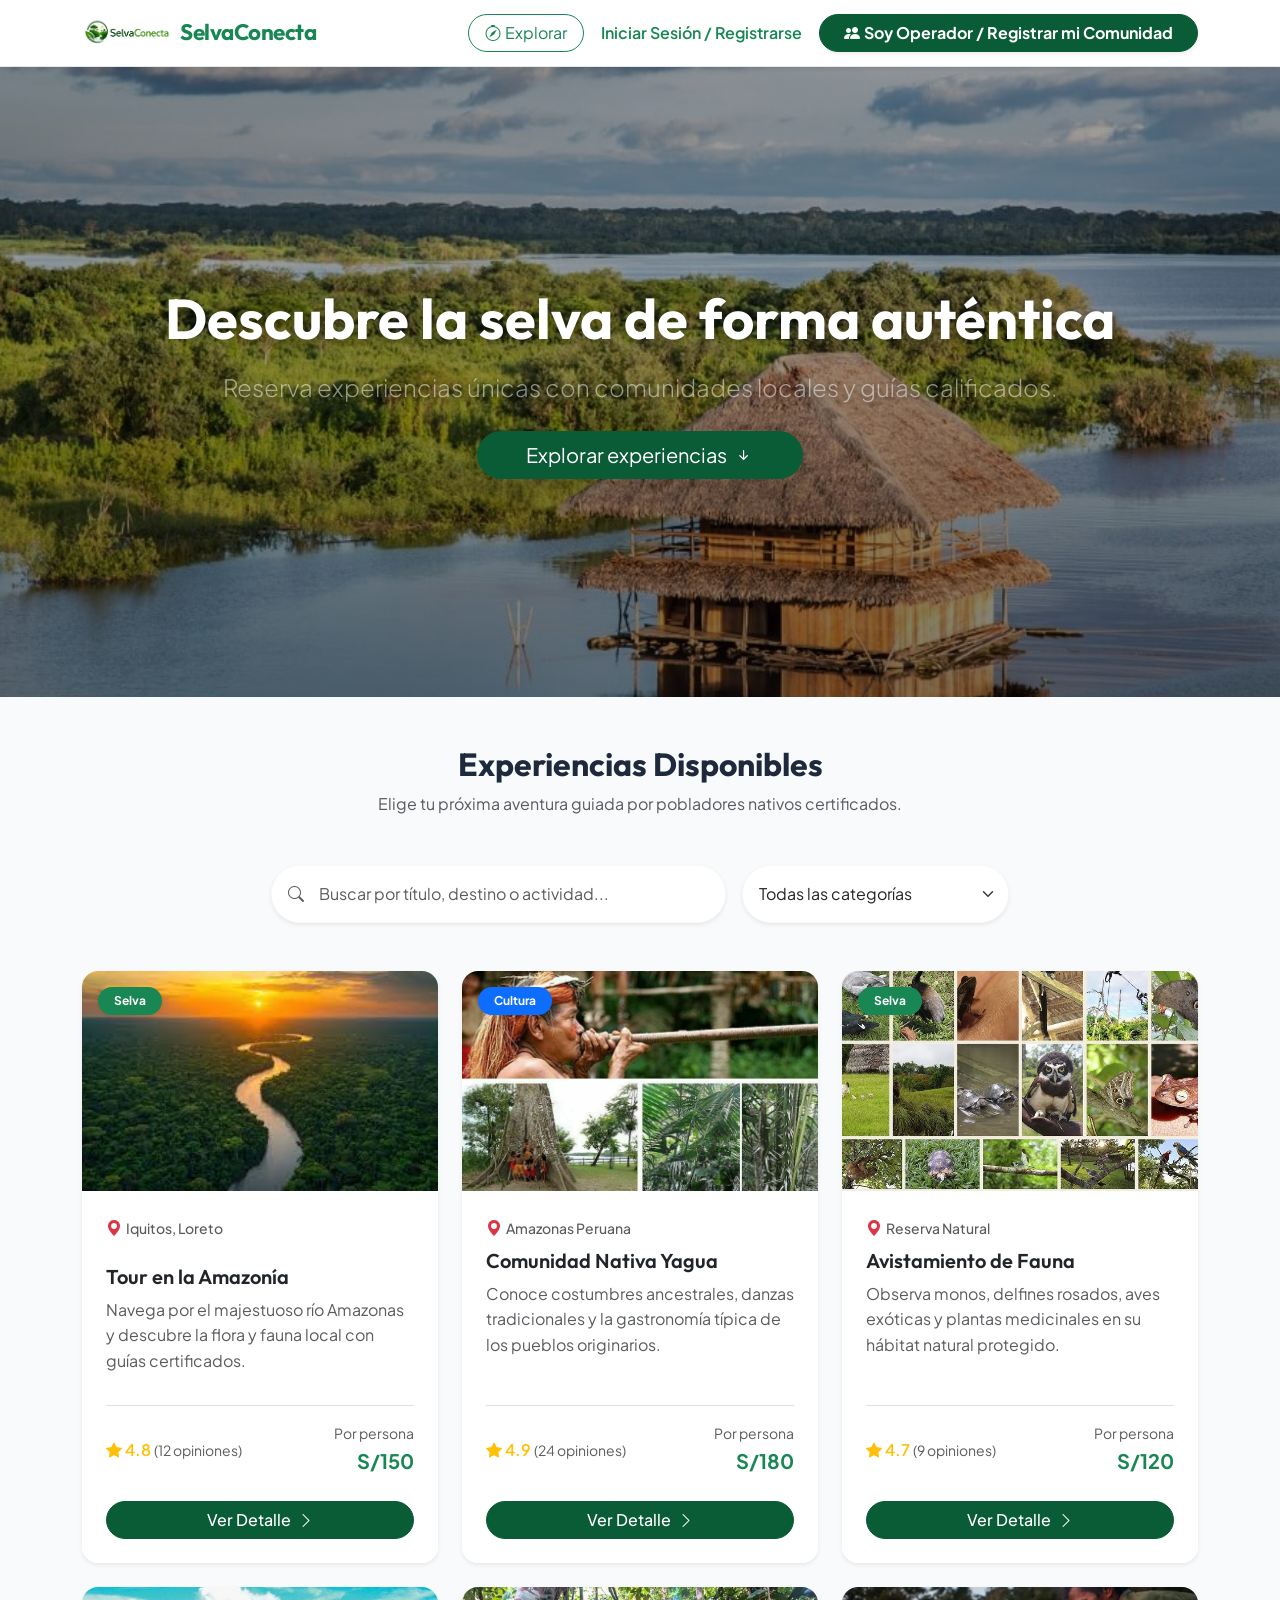
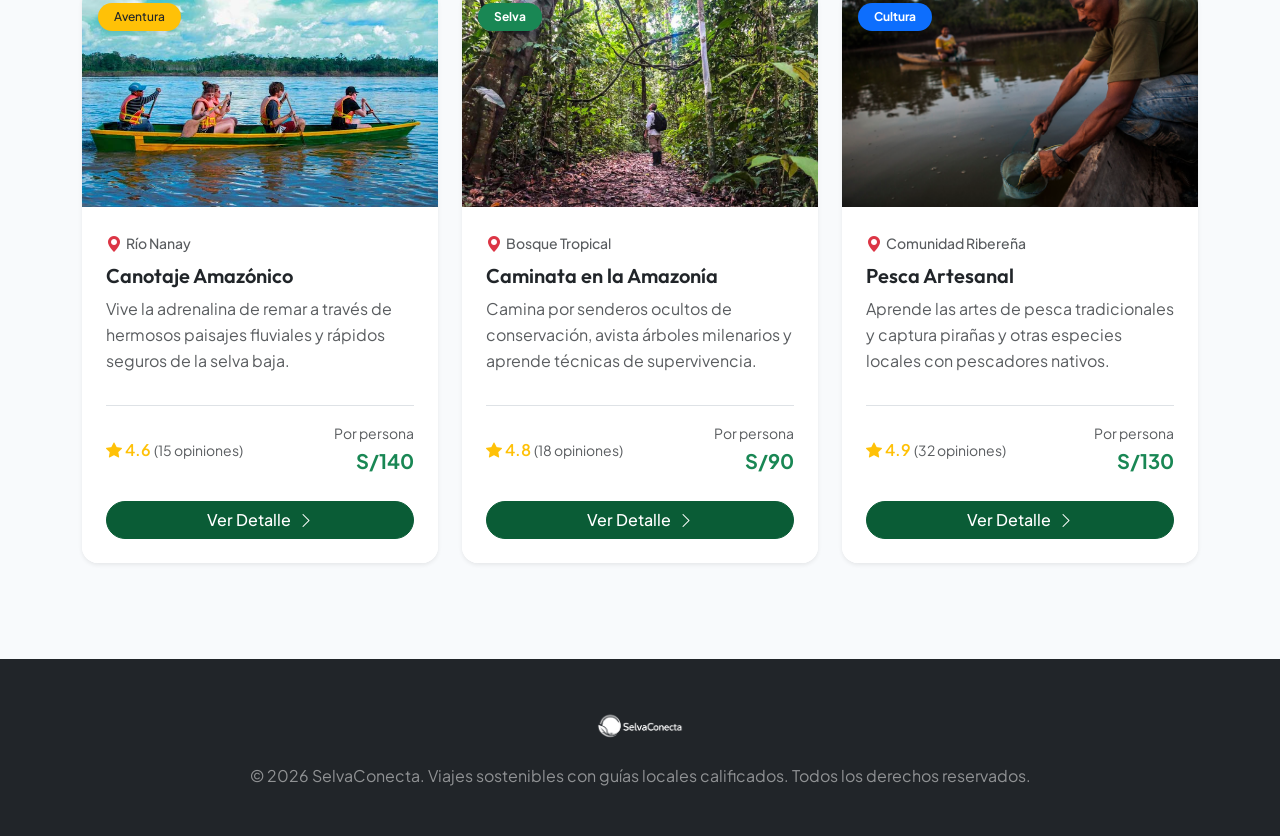
==== commit 3a22c6a3: "Add files via upload" ====
--- a/index.html
+++ b/index.html
@@ -22,9 +22,22 @@
             <img src="logo.png" alt="SelvaConecta" class="logo">
             <span class="ms-2 brand-name font-outfit fw-bold text-success">SelvaConecta</span>
         </a>
-        <button class="btn btn-success rounded-pill px-4" id="btn-explorar">
-            <i class="bi bi-compass me-2"></i>Explorar
+        <button class="navbar-toggler" type="button" data-bs-toggle="collapse" data-bs-target="#navbarNav" aria-controls="navbarNav" aria-expanded="false" aria-label="Toggle navigation">
+            <span class="navbar-toggler-icon"></span>
         </button>
+        <div class="collapse navbar-collapse" id="navbarNav">
+            <div class="ms-auto d-flex flex-column flex-lg-row align-items-lg-center gap-3 mt-2 mt-lg-0" id="navbar-buttons-container">
+                <button class="btn btn-outline-success rounded-pill px-3" id="btn-explorar">
+                    <i class="bi bi-compass me-1"></i>Explorar
+                </button>
+                <button class="btn btn-link text-success text-decoration-none fw-semibold p-0" id="btn-auth-tourist" data-bs-toggle="modal" data-bs-target="#authModal">
+                    Iniciar Sesión / Registrarse
+                </button>
+                <a href="registro_operador.html" class="btn btn-success rounded-pill px-4 fw-bold shadow-sm" id="btn-reg-operator">
+                    <i class="bi bi-people-fill me-1"></i>Soy Operador / Registrar mi Comunidad
+                </a>
+            </div>
+        </div>
     </div>
 </nav>
 
@@ -93,6 +106,7 @@
                         <i class="bi bi-geo-alt-fill text-danger me-1"></i>
                         <span class="text-muted small fw-medium">Iquitos, Loreto</span>
                     </div>
+                    <p id="cupos-disponibles"></p>
                     <h5 class="card-title font-outfit fw-semibold mb-2">Tour en la Amazonía</h5>
                     <p class="card-text text-muted flex-grow-1">
                         Navega por el majestuoso río Amazonas y descubre la flora y fauna local con guías certificados.
@@ -321,30 +335,85 @@
     </div>
 </footer>
 
+<!-- Modal de Autenticación de Turista -->
+<div class="modal fade" id="authModal" tabindex="-1" aria-labelledby="authModalLabel" aria-hidden="true">
+    <div class="modal-dialog modal-dialog-centered">
+        <div class="modal-content rounded-4 border-0 shadow-lg">
+            <div class="modal-header border-0 pb-0">
+                <h5 class="modal-title font-outfit fw-bold text-success fs-4" id="authModalLabel">Ingresa a SelvaConecta</h5>
+                <button type="button" class="btn-close" data-bs-dismiss="modal" aria-label="Close"></button>
+            </div>
+            <div class="modal-body p-4">
+                <!-- Pestañas de Navegación -->
+                <div class="modal-tabs d-flex justify-content-start gap-2 mb-4">
+                    <button type="button" class="modal-tab-btn active" id="tab-login">Iniciar Sesión</button>
+                    <button type="button" class="modal-tab-btn" id="tab-register">Registrarse</button>
+                </div>
+
+                <!-- Formulario de Iniciar Sesión -->
+                <form id="login-form">
+                    <div class="mb-3">
+                        <label for="login-email" class="form-label fw-semibold text-muted small">CORREO ELECTRÓNICO</label>
+                        <input type="email" class="form-control booking-input" id="login-email" placeholder="ejemplo@correo.com" required>
+                    </div>
+                    <div class="mb-4">
+                        <label for="login-password" class="form-label fw-semibold text-muted small">CONTRASEÑA</label>
+                        <input type="password" class="form-control booking-input" id="login-password" placeholder="••••••" required>
+                    </div>
+                    <button type="submit" class="btn btn-success w-100 py-2.5 rounded-pill fw-bold">Iniciar Sesión</button>
+                </form>
+
+                <!-- Formulario de Registro -->
+                <form id="register-form" class="d-none">
+                    <div class="mb-3">
+                        <label for="reg-name" class="form-label fw-semibold text-muted small">NOMBRE COMPLETO</label>
+                        <input type="text" class="form-control booking-input" id="reg-name" placeholder="Nombre completo" required>
+                    </div>
+                    <div class="mb-3">
+                        <label for="reg-email" class="form-label fw-semibold text-muted small">CORREO ELECTRÓNICO</label>
+                        <input type="email" class="form-control booking-input" id="reg-email" placeholder="ejemplo@correo.com" required>
+                    </div>
+                    <div class="mb-3">
+                        <label for="reg-phone" class="form-label fw-semibold text-muted small">TELÉFONO / WHATSAPP</label>
+                        <input type="tel" class="form-control booking-input" id="reg-phone" placeholder="987654321" required>
+                    </div>
+                    <div class="mb-4">
+                        <label for="reg-password" class="form-label fw-semibold text-muted small">CONTRASEÑA</label>
+                        <input type="password" class="form-control booking-input" id="reg-password" placeholder="Mínimo 6 caracteres" required minlength="6">
+                    </div>
+                    <button type="submit" class="btn btn-success w-100 py-2.5 rounded-pill fw-bold">Crear Cuenta</button>
+                </form>
+            </div>
+        </div>
+    </div>
+</div>
+
+<!-- Bootstrap Bundle JS -->
+<script src="https://cdn.jsdelivr.net/npm/bootstrap@5.3.3/dist/js/bootstrap.bundle.min.js"></script>
+
 <script>
     document.addEventListener('DOMContentLoaded', () => {
         const searchInput = document.getElementById('search-input');
         const categorySelect = document.getElementById('category-select');
         const cards = document.querySelectorAll('.experience-card');
         const noResults = document.getElementById('no-results');
-
+ 
         function filterExperiences() {
             const searchTerm = searchInput.value.toLowerCase().trim();
             const selectedCategory = categorySelect.value;
             let visibleCount = 0;
-
+ 
             cards.forEach(card => {
                 const title = card.querySelector('.card-title').textContent.toLowerCase();
                 const description = card.querySelector('.card-text').textContent.toLowerCase();
                 const location = card.querySelector('.text-muted').textContent.toLowerCase();
                 const cardCategory = card.getAttribute('data-category');
-
+ 
                 const matchesSearch = title.includes(searchTerm) || description.includes(searchTerm) || location.includes(searchTerm);
                 const matchesCategory = selectedCategory === 'todas' || cardCategory === selectedCategory;
-
+ 
                 if (matchesSearch && matchesCategory) {
                     card.style.display = 'block';
-                    // Trigger a smooth fade-in animation
                     card.classList.add('fade-in');
                     visibleCount++;
                 } else {
@@ -352,27 +421,145 @@
                     card.classList.remove('fade-in');
                 }
             });
-
+ 
             if (visibleCount === 0) {
                 noResults.classList.remove('d-none');
             } else {
                 noResults.classList.add('d-none');
             }
         }
-
-        searchInput.addEventListener('input', filterExperiences);
-        categorySelect.addEventListener('change', filterExperiences);
-
-        // Smooth scroll for explore button
+ 
+        if (searchInput) searchInput.addEventListener('input', filterExperiences);
+        if (categorySelect) categorySelect.addEventListener('change', filterExperiences);
+ 
         const exploreBtn = document.getElementById('btn-explorar');
         if (exploreBtn) {
             exploreBtn.addEventListener('click', () => {
                 document.getElementById('experiencias').scrollIntoView({ behavior: 'smooth' });
             });
         }
+
+        // --- AUTHENTICATION MODAL TABS AND STATE LOGIC ---
+        const tabLogin = document.getElementById('tab-login');
+        const tabRegister = document.getElementById('tab-register');
+        const loginForm = document.getElementById('login-form');
+        const registerForm = document.getElementById('register-form');
+        
+        if (tabLogin && tabRegister && loginForm && registerForm) {
+            tabLogin.addEventListener('click', () => {
+                tabLogin.classList.add('active');
+                tabRegister.classList.remove('active');
+                loginForm.classList.remove('d-none');
+                registerForm.classList.add('d-none');
+            });
+            tabRegister.addEventListener('click', () => {
+                tabRegister.classList.add('active');
+                tabLogin.classList.remove('active');
+                registerForm.classList.remove('d-none');
+                loginForm.classList.add('d-none');
+            });
+        }
+
+        function updateNavbarAuth() {
+            const isLoggedIn = localStorage.getItem('touristLoggedIn') === 'true';
+            const authBtn = document.getElementById('btn-auth-tourist');
+            const buttonsContainer = document.getElementById('navbar-buttons-container');
+            
+            if (!buttonsContainer) return;
+            
+            const oldUserContainer = document.getElementById('user-logged-in-container');
+            if (oldUserContainer) {
+                oldUserContainer.remove();
+            }
+            
+            if (isLoggedIn) {
+                if (authBtn) authBtn.style.display = 'none';
+                
+                const name = localStorage.getItem('touristName') || 'Turista';
+                const initials = name.split(' ').map(n => n[0]).join('').toUpperCase().substring(0, 2);
+                
+                const userContainerHtml = `
+                    <div class="d-flex align-items-center gap-2" id="user-logged-in-container">
+                        <span class="user-avatar-nav">${initials}</span>
+                        <span class="text-success fw-semibold small">Hola, ${name}</span>
+                        <button class="btn btn-link text-danger text-decoration-none fw-semibold p-0 ms-2 small" id="btn-logout-tourist">Cerrar Sesión</button>
+                    </div>
+                `;
+                
+                const regOperatorBtn = document.getElementById('btn-reg-operator');
+                if (regOperatorBtn) {
+                    regOperatorBtn.insertAdjacentHTML('beforebegin', userContainerHtml);
+                } else {
+                    buttonsContainer.insertAdjacentHTML('beforeend', userContainerHtml);
+                }
+                
+                const logoutBtn = document.getElementById('btn-logout-tourist');
+                if (logoutBtn) {
+                    logoutBtn.addEventListener('click', () => {
+                        localStorage.removeItem('touristLoggedIn');
+                        localStorage.removeItem('touristName');
+                        localStorage.removeItem('touristEmail');
+                        localStorage.removeItem('touristPhone');
+                        updateNavbarAuth();
+                    });
+                }
+            } else {
+                if (authBtn) authBtn.style.display = 'inline-block';
+            }
+        }
+
+        // Handle Login Submission
+        if (loginForm) {
+            loginForm.addEventListener('submit', (e) => {
+                e.preventDefault();
+                const email = document.getElementById('login-email').value;
+                const name = email.split('@')[0];
+                const formattedName = name.charAt(0).toUpperCase() + name.slice(1);
+                
+                localStorage.setItem('touristLoggedIn', 'true');
+                localStorage.setItem('touristName', formattedName);
+                localStorage.setItem('touristEmail', email);
+                localStorage.setItem('touristPhone', '999888777');
+                
+                const modalEl = document.getElementById('authModal');
+                const modalInstance = bootstrap.Modal.getInstance(modalEl);
+                if (modalInstance) modalInstance.hide();
+                
+                // Clear form
+                loginForm.reset();
+                
+                updateNavbarAuth();
+            });
+        }
+
+        // Handle Register Submission
+        if (registerForm) {
+            registerForm.addEventListener('submit', (e) => {
+                e.preventDefault();
+                const name = document.getElementById('reg-name').value;
+                const email = document.getElementById('reg-email').value;
+                const phone = document.getElementById('reg-phone').value;
+                
+                localStorage.setItem('touristLoggedIn', 'true');
+                localStorage.setItem('touristName', name);
+                localStorage.setItem('touristEmail', email);
+                localStorage.setItem('touristPhone', phone);
+                
+                const modalEl = document.getElementById('authModal');
+                const modalInstance = bootstrap.Modal.getInstance(modalEl);
+                if (modalInstance) modalInstance.hide();
+                
+                // Clear form
+                registerForm.reset();
+                
+                updateNavbarAuth();
+            });
+        }
+
+        // Initialize Navbar Auth State
+        updateNavbarAuth();
     });
 </script>
-
 </body>
 </html>
 
--- a/style.css
+++ b/style.css
@@ -1,40 +1,287 @@
-body{
-    font-family: Arial, sans-serif;
-}
-
-.hero{
-    height:100vh;
-
-    height: 100vh;
-    background-image: url("Selva-Amazonica.jpg");
-    background-size: cover;
-    background-position: center;
-}
-
-.overlay{
-
-    width:100%;
-    height:100%;
-
-    background:rgba(0,0,0,.45);
-
-    display:flex;
-    justify-content:center;
-    align-items:center;
-}
-
-.hero h1{
-    font-size:4rem;
-    font-weight:bold;
-}
-
-.hero p{
-    font-size:1.2rem;
-}
-
-
-.logo {
-    width: 120px;
-    height: 50PX;
-    opacity: 0.85;
-}
+/* Global Styles & Variables */
+:root {
+    --primary: #0A5C36;
+    --primary-hover: #074327;
+    --primary-light: #eefdf5;
+    --accent: #F59E0B;
+    --dark: #1E293B;
+    --light: #F8FAFC;
+    --border-color: #E2E8F0;
+    --transition: all 0.3s cubic-bezier(0.4, 0, 0.2, 1);
+}
+
+body {
+    font-family: 'Plus Jakarta Sans', sans-serif;
+    background-color: var(--light);
+    color: var(--dark);
+    line-height: 1.6;
+}
+
+h1, h2, h3, h4, h5, h6, .font-outfit {
+    font-family: 'Outfit', sans-serif;
+}
+
+/* Navbar */
+.navbar {
+    border-bottom: 1px solid var(--border-color);
+}
+.brand-name {
+    font-size: 1.4rem;
+    letter-spacing: -0.5px;
+}
+.logo {
+    height: 40px;
+    width: auto;
+    object-fit: contain;
+}
+
+/* Hero Section */
+.hero {
+    height: 70vh;
+    background: linear-gradient(rgba(0, 0, 0, 0.3), rgba(0, 0, 0, 0.5)), url("Selva-Amazonica.jpg") no-repeat center center/cover;
+    position: relative;
+}
+.hero h1 {
+    font-size: 3.5rem;
+    font-weight: 700;
+    text-shadow: 0 4px 12px rgba(0,0,0,0.3);
+}
+.hero p {
+    text-shadow: 0 2px 6px rgba(0,0,0,0.3);
+}
+
+/* Custom Buttons */
+.btn-success {
+    background-color: var(--primary);
+    border-color: var(--primary);
+    transition: var(--transition);
+}
+.btn-success:hover, .btn-success:focus {
+    background-color: var(--primary-hover);
+    border-color: var(--primary-hover);
+    transform: translateY(-1px);
+}
+.btn-success.rounded-pill {
+    padding-left: 1.75rem;
+    padding-right: 1.75rem;
+}
+
+/* Cards & Hover Effects */
+.card-hover {
+    transition: var(--transition);
+}
+.card-hover:hover {
+    transform: translateY(-8px);
+    box-shadow: 0 12px 30px rgba(10, 92, 54, 0.08) !important;
+}
+.card-img-custom {
+    height: 220px;
+    object-fit: cover;
+    transition: var(--transition);
+}
+.card-hover:hover .card-img-custom {
+    transform: scale(1.03);
+}
+
+/* Inputs styling */
+.focus-ring-none:focus {
+    box-shadow: none;
+    border-color: var(--primary);
+}
+
+/* Details Page Layout */
+.detail-header-section {
+    padding: 2.5rem 0 1.5rem;
+    background: white;
+    border-bottom: 1px solid var(--border-color);
+}
+.detail-main-img {
+    height: 480px;
+    object-fit: cover;
+    border-radius: 1rem;
+    width: 100%;
+}
+.badge-verificado {
+    background-color: var(--primary-light);
+    color: var(--primary);
+    font-size: 0.85rem;
+    padding: 0.35rem 0.75rem;
+    border-radius: 50px;
+    display: inline-flex;
+    align-items: center;
+    border: 1px solid rgba(10, 92, 54, 0.15);
+}
+
+/* Guide Card */
+.guide-card {
+    background-color: white;
+    border: 1px solid var(--border-color);
+    border-radius: 1rem;
+    padding: 1.5rem;
+    display: flex;
+    align-items: center;
+    gap: 1.25rem;
+}
+.guide-avatar {
+    width: 80px;
+    height: 80px;
+    border-radius: 50%;
+    object-fit: cover;
+    border: 3px solid var(--primary-light);
+}
+
+/* Booking Widget Sidebar */
+.booking-widget {
+    background: white;
+    border: 1px solid var(--border-color);
+    border-radius: 1rem;
+    padding: 2rem;
+    box-shadow: 0 10px 25px rgba(0, 0, 0, 0.03);
+}
+.sticky-widget {
+    position: sticky;
+    top: 90px;
+}
+.price-tag {
+    font-size: 2rem;
+    font-weight: 700;
+    color: var(--primary);
+}
+.booking-input {
+    border: 1px solid var(--border-color);
+    border-radius: 0.5rem;
+    padding: 0.75rem;
+    font-size: 0.95rem;
+}
+.booking-input:focus {
+    outline: none;
+    border-color: var(--primary);
+    box-shadow: 0 0 0 3px rgba(10, 92, 54, 0.1);
+}
+
+/* Booking Success Modal/View */
+.booking-success-view {
+    text-align: center;
+    padding: 2.5rem 1rem;
+}
+.success-icon-wrapper {
+    width: 72px;
+    height: 72px;
+    background-color: var(--primary-light);
+    color: var(--primary);
+    font-size: 2rem;
+    border-radius: 50%;
+    display: inline-flex;
+    align-items: center;
+    justify-content: center;
+    margin-bottom: 1.5rem;
+    animation: scaleIn 0.5s ease-out;
+}
+
+/* Comments & Reviews Section */
+.rating-bar-container {
+    display: flex;
+    align-items: center;
+    margin-bottom: 0.5rem;
+}
+.rating-bar-label {
+    width: 60px;
+    font-size: 0.85rem;
+    color: var(--dark);
+}
+.rating-bar-progress {
+    flex-grow: 1;
+    height: 8px;
+    background-color: #E2E8F0;
+    border-radius: 4px;
+    margin: 0 1rem;
+    overflow: hidden;
+}
+.rating-bar-fill {
+    height: 100%;
+    background-color: var(--accent);
+    border-radius: 4px;
+}
+.rating-bar-count {
+    width: 30px;
+    font-size: 0.85rem;
+    text-align: right;
+    color: #64748B;
+}
+
+.comment-card {
+    background: white;
+    border: 1px solid var(--border-color);
+    border-radius: 0.75rem;
+    padding: 1.5rem;
+    margin-bottom: 1rem;
+    transition: var(--transition);
+}
+.comment-card:hover {
+    box-shadow: 0 4px 12px rgba(0, 0, 0, 0.02);
+}
+.user-initials-avatar {
+    width: 48px;
+    height: 48px;
+    border-radius: 50%;
+    background-color: var(--primary-light);
+    color: var(--primary);
+    font-weight: 600;
+    display: flex;
+    align-items: center;
+    justify-content: center;
+    font-size: 1.1rem;
+}
+
+/* Rating Star Input */
+.star-rating-input {
+    display: flex;
+    flex-direction: row-reverse;
+    justify-content: flex-end;
+    gap: 0.25rem;
+}
+.star-rating-input input {
+    display: none;
+}
+.star-rating-input label {
+    font-size: 1.8rem;
+    color: #CBD5E1;
+    cursor: pointer;
+    transition: var(--transition);
+}
+.star-rating-input label:hover,
+.star-rating-input label:hover ~ label,
+.star-rating-input input:checked ~ label {
+    color: var(--accent);
+}
+
+/* Utilities */
+.filter-white {
+    filter: brightness(0) invert(1);
+}
+.fade-in {
+    animation: fadeIn 0.4s ease-out forwards;
+}
+
+/* Keyframe Animations */
+@keyframes fadeIn {
+    from {
+        opacity: 0;
+        transform: translateY(15px);
+    }
+    to {
+        opacity: 1;
+        transform: translateY(0);
+    }
+}
+
+@keyframes scaleIn {
+    0% {
+        transform: scale(0.7);
+        opacity: 0;
+    }
+    100% {
+        transform: scale(1);
+        opacity: 1;
+    }
+}
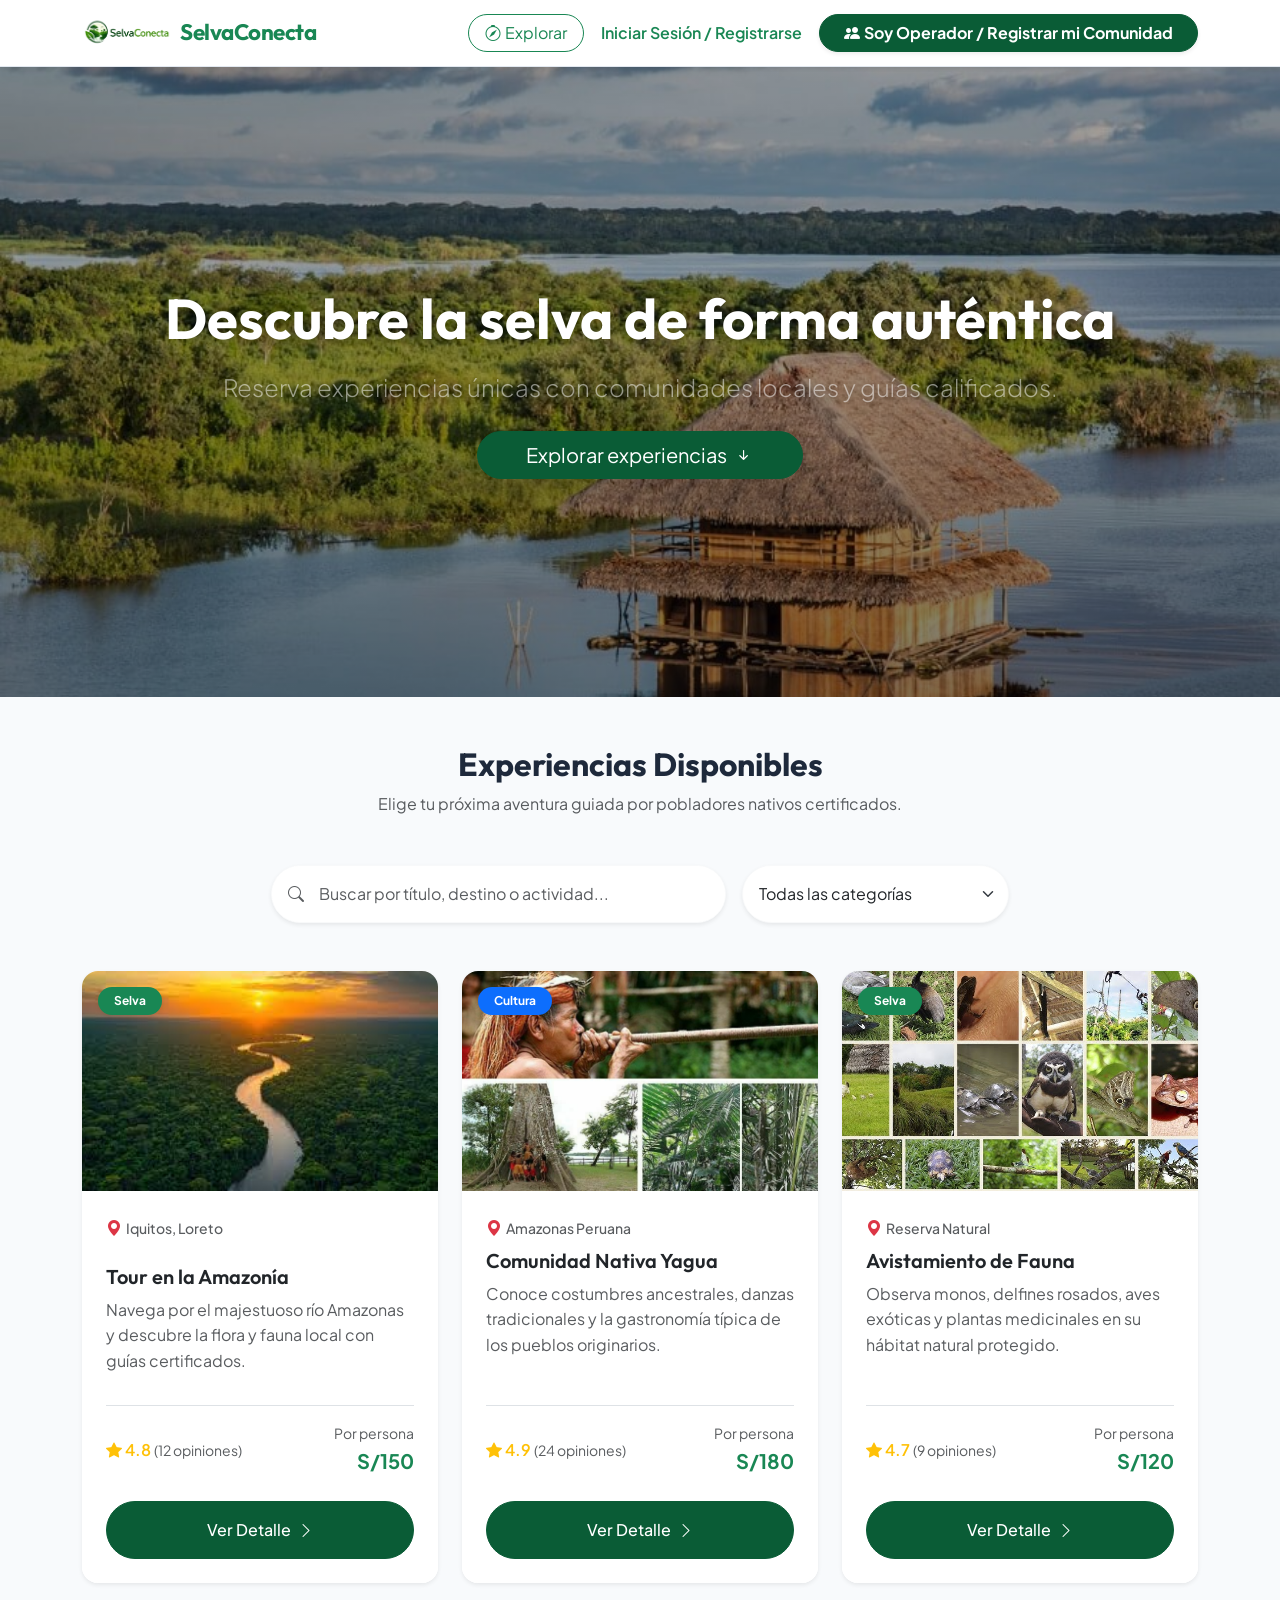
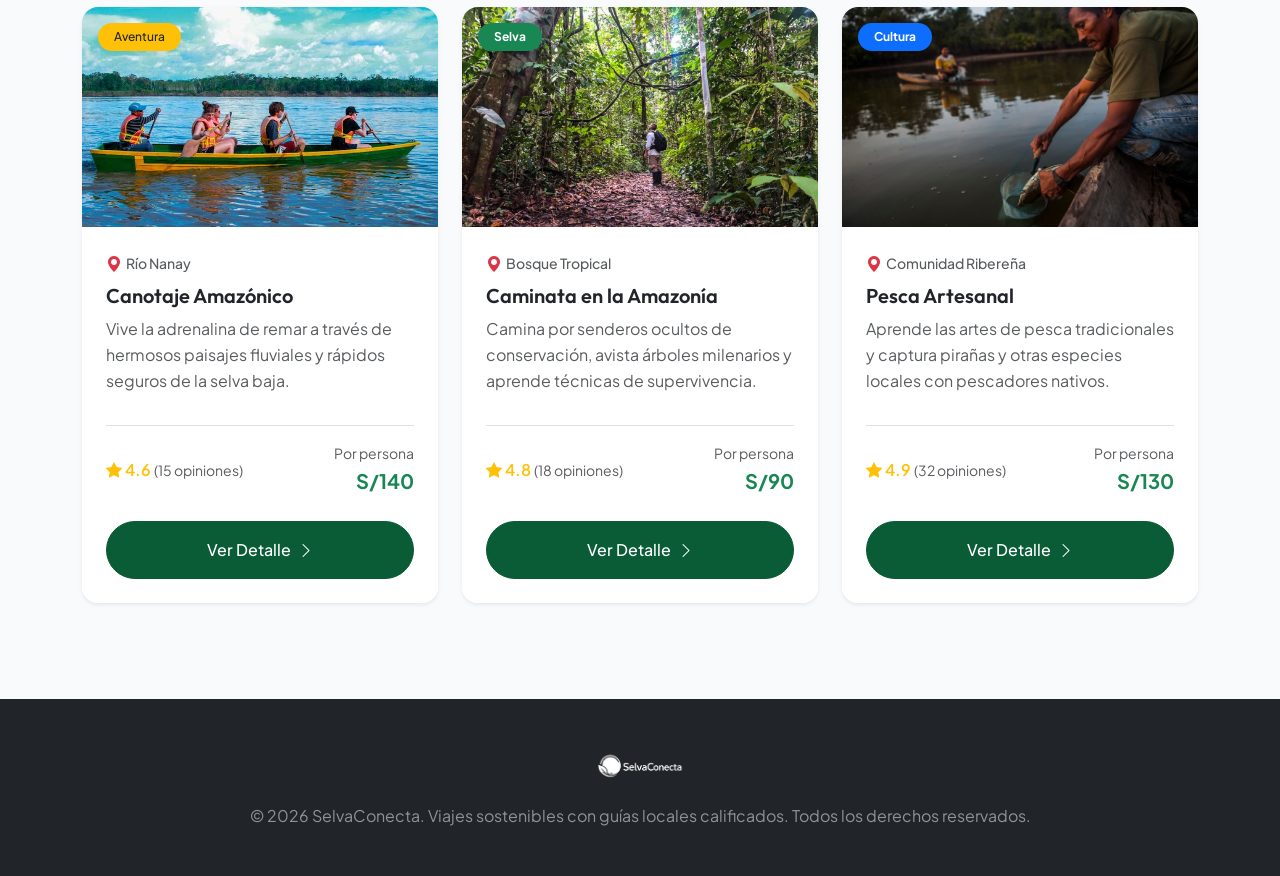
==== commit bdbc140b: "Add files via upload" ====
--- a/index.html
+++ b/index.html
@@ -125,7 +125,7 @@
                     </div>
                 </div>
                 <div class="card-footer bg-white border-0 p-4 pt-0">
-                    <a href="detalleAma.html" class="btn btn-success w-100 rounded-pill py-2.5 fw-medium">
+                    <a href="detalleAma.html" class="btn btn-success w-100 rounded-pill py-3 fw-medium">
                         Ver Detalle <i class="bi bi-chevron-right ms-1"></i>
                     </a>
                 </div>
@@ -162,7 +162,7 @@
                     </div>
                 </div>
                 <div class="card-footer bg-white border-0 p-4 pt-0">
-                    <a href="detalleYagu.html" class="btn btn-success w-100 rounded-pill py-2.5 fw-medium">
+                    <a href="detalleYagu.html" class="btn btn-success w-100 rounded-pill py-3 fw-medium">
                         Ver Detalle <i class="bi bi-chevron-right ms-1"></i>
                     </a>
                 </div>
@@ -199,7 +199,7 @@
                     </div>
                 </div>
                 <div class="card-footer bg-white border-0 p-4 pt-0">
-                    <a href="detalleFauna.html" class="btn btn-success w-100 rounded-pill py-2.5 fw-medium">
+                    <a href="detalleFauna.html" class="btn btn-success w-100 rounded-pill py-3 fw-medium">
                         Ver Detalle <i class="bi bi-chevron-right ms-1"></i>
                     </a>
                 </div>
@@ -236,7 +236,7 @@
                     </div>
                 </div>
                 <div class="card-footer bg-white border-0 p-4 pt-0">
-                    <a href="detalleCanotaje.html" class="btn btn-success w-100 rounded-pill py-2.5 fw-medium">
+                    <a href="detalleCanotaje.html" class="btn btn-success w-100 rounded-pill py-3 fw-medium">
                         Ver Detalle <i class="bi bi-chevron-right ms-1"></i>
                     </a>
                 </div>
@@ -273,7 +273,7 @@
                     </div>
                 </div>
                 <div class="card-footer bg-white border-0 p-4 pt-0">
-                    <a href="detalleCaminata.html" class="btn btn-success w-100 rounded-pill py-2.5 fw-medium">
+                    <a href="detalleCaminata.html" class="btn btn-success w-100 rounded-pill py-3 fw-medium">
                         Ver Detalle <i class="bi bi-chevron-right ms-1"></i>
                     </a>
                 </div>
@@ -310,7 +310,7 @@
                     </div>
                 </div>
                 <div class="card-footer bg-white border-0 p-4 pt-0">
-                    <a href="detallePesca.html" class="btn btn-success w-100 rounded-pill py-2.5 fw-medium">
+                    <a href="detallePesca.html" class="btn btn-success w-100 rounded-pill py-3 fw-medium">
                         Ver Detalle <i class="bi bi-chevron-right ms-1"></i>
                     </a>
                 </div>
@@ -335,61 +335,14 @@
     </div>
 </footer>
 
-<!-- Modal de Autenticación de Turista -->
-<div class="modal fade" id="authModal" tabindex="-1" aria-labelledby="authModalLabel" aria-hidden="true">
-    <div class="modal-dialog modal-dialog-centered">
-        <div class="modal-content rounded-4 border-0 shadow-lg">
-            <div class="modal-header border-0 pb-0">
-                <h5 class="modal-title font-outfit fw-bold text-success fs-4" id="authModalLabel">Ingresa a SelvaConecta</h5>
-                <button type="button" class="btn-close" data-bs-dismiss="modal" aria-label="Close"></button>
-            </div>
-            <div class="modal-body p-4">
-                <!-- Pestañas de Navegación -->
-                <div class="modal-tabs d-flex justify-content-start gap-2 mb-4">
-                    <button type="button" class="modal-tab-btn active" id="tab-login">Iniciar Sesión</button>
-                    <button type="button" class="modal-tab-btn" id="tab-register">Registrarse</button>
-                </div>
-
-                <!-- Formulario de Iniciar Sesión -->
-                <form id="login-form">
-                    <div class="mb-3">
-                        <label for="login-email" class="form-label fw-semibold text-muted small">CORREO ELECTRÓNICO</label>
-                        <input type="email" class="form-control booking-input" id="login-email" placeholder="ejemplo@correo.com" required>
-                    </div>
-                    <div class="mb-4">
-                        <label for="login-password" class="form-label fw-semibold text-muted small">CONTRASEÑA</label>
-                        <input type="password" class="form-control booking-input" id="login-password" placeholder="••••••" required>
-                    </div>
-                    <button type="submit" class="btn btn-success w-100 py-2.5 rounded-pill fw-bold">Iniciar Sesión</button>
-                </form>
-
-                <!-- Formulario de Registro -->
-                <form id="register-form" class="d-none">
-                    <div class="mb-3">
-                        <label for="reg-name" class="form-label fw-semibold text-muted small">NOMBRE COMPLETO</label>
-                        <input type="text" class="form-control booking-input" id="reg-name" placeholder="Nombre completo" required>
-                    </div>
-                    <div class="mb-3">
-                        <label for="reg-email" class="form-label fw-semibold text-muted small">CORREO ELECTRÓNICO</label>
-                        <input type="email" class="form-control booking-input" id="reg-email" placeholder="ejemplo@correo.com" required>
-                    </div>
-                    <div class="mb-3">
-                        <label for="reg-phone" class="form-label fw-semibold text-muted small">TELÉFONO / WHATSAPP</label>
-                        <input type="tel" class="form-control booking-input" id="reg-phone" placeholder="987654321" required>
-                    </div>
-                    <div class="mb-4">
-                        <label for="reg-password" class="form-label fw-semibold text-muted small">CONTRASEÑA</label>
-                        <input type="password" class="form-control booking-input" id="reg-password" placeholder="Mínimo 6 caracteres" required minlength="6">
-                    </div>
-                    <button type="submit" class="btn btn-success w-100 py-2.5 rounded-pill fw-bold">Crear Cuenta</button>
-                </form>
-            </div>
-        </div>
-    </div>
-</div>
+<!-- El modal de autenticación de turista ahora lo inyecta auth.js (SelvaAuth)
+     de forma centralizada, así no se duplica en cada página. -->
 
 <!-- Bootstrap Bundle JS -->
 <script src="https://cdn.jsdelivr.net/npm/bootstrap@5.3.3/dist/js/bootstrap.bundle.min.js"></script>
+<!-- Capa de datos y autenticación compartidas: deben cargarse antes que el script de la página -->
+<script src="db.js"></script>
+<script src="auth.js"></script>
 
 <script>
     document.addEventListener('DOMContentLoaded', () => {
@@ -439,125 +392,10 @@
             });
         }
 
-        // --- AUTHENTICATION MODAL TABS AND STATE LOGIC ---
-        const tabLogin = document.getElementById('tab-login');
-        const tabRegister = document.getElementById('tab-register');
-        const loginForm = document.getElementById('login-form');
-        const registerForm = document.getElementById('register-form');
-        
-        if (tabLogin && tabRegister && loginForm && registerForm) {
-            tabLogin.addEventListener('click', () => {
-                tabLogin.classList.add('active');
-                tabRegister.classList.remove('active');
-                loginForm.classList.remove('d-none');
-                registerForm.classList.add('d-none');
-            });
-            tabRegister.addEventListener('click', () => {
-                tabRegister.classList.add('active');
-                tabLogin.classList.remove('active');
-                registerForm.classList.remove('d-none');
-                loginForm.classList.add('d-none');
-            });
-        }
-
-        function updateNavbarAuth() {
-            const isLoggedIn = localStorage.getItem('touristLoggedIn') === 'true';
-            const authBtn = document.getElementById('btn-auth-tourist');
-            const buttonsContainer = document.getElementById('navbar-buttons-container');
-            
-            if (!buttonsContainer) return;
-            
-            const oldUserContainer = document.getElementById('user-logged-in-container');
-            if (oldUserContainer) {
-                oldUserContainer.remove();
-            }
-            
-            if (isLoggedIn) {
-                if (authBtn) authBtn.style.display = 'none';
-                
-                const name = localStorage.getItem('touristName') || 'Turista';
-                const initials = name.split(' ').map(n => n[0]).join('').toUpperCase().substring(0, 2);
-                
-                const userContainerHtml = `
-                    <div class="d-flex align-items-center gap-2" id="user-logged-in-container">
-                        <span class="user-avatar-nav">${initials}</span>
-                        <span class="text-success fw-semibold small">Hola, ${name}</span>
-                        <button class="btn btn-link text-danger text-decoration-none fw-semibold p-0 ms-2 small" id="btn-logout-tourist">Cerrar Sesión</button>
-                    </div>
-                `;
-                
-                const regOperatorBtn = document.getElementById('btn-reg-operator');
-                if (regOperatorBtn) {
-                    regOperatorBtn.insertAdjacentHTML('beforebegin', userContainerHtml);
-                } else {
-                    buttonsContainer.insertAdjacentHTML('beforeend', userContainerHtml);
-                }
-                
-                const logoutBtn = document.getElementById('btn-logout-tourist');
-                if (logoutBtn) {
-                    logoutBtn.addEventListener('click', () => {
-                        localStorage.removeItem('touristLoggedIn');
-                        localStorage.removeItem('touristName');
-                        localStorage.removeItem('touristEmail');
-                        localStorage.removeItem('touristPhone');
-                        updateNavbarAuth();
-                    });
-                }
-            } else {
-                if (authBtn) authBtn.style.display = 'inline-block';
-            }
-        }
-
-        // Handle Login Submission
-        if (loginForm) {
-            loginForm.addEventListener('submit', (e) => {
-                e.preventDefault();
-                const email = document.getElementById('login-email').value;
-                const name = email.split('@')[0];
-                const formattedName = name.charAt(0).toUpperCase() + name.slice(1);
-                
-                localStorage.setItem('touristLoggedIn', 'true');
-                localStorage.setItem('touristName', formattedName);
-                localStorage.setItem('touristEmail', email);
-                localStorage.setItem('touristPhone', '999888777');
-                
-                const modalEl = document.getElementById('authModal');
-                const modalInstance = bootstrap.Modal.getInstance(modalEl);
-                if (modalInstance) modalInstance.hide();
-                
-                // Clear form
-                loginForm.reset();
-                
-                updateNavbarAuth();
-            });
-        }
-
-        // Handle Register Submission
-        if (registerForm) {
-            registerForm.addEventListener('submit', (e) => {
-                e.preventDefault();
-                const name = document.getElementById('reg-name').value;
-                const email = document.getElementById('reg-email').value;
-                const phone = document.getElementById('reg-phone').value;
-                
-                localStorage.setItem('touristLoggedIn', 'true');
-                localStorage.setItem('touristName', name);
-                localStorage.setItem('touristEmail', email);
-                localStorage.setItem('touristPhone', phone);
-                
-                const modalEl = document.getElementById('authModal');
-                const modalInstance = bootstrap.Modal.getInstance(modalEl);
-                if (modalInstance) modalInstance.hide();
-                
-                // Clear form
-                registerForm.reset();
-                
-                updateNavbarAuth();
-            });
-        }
-
-        // Initialize Navbar Auth State
-        updateNavbarAuth();
+        // El estado del navbar (sesión iniciada / cerrada) y los formularios
+        // de login/registro ahora los maneja auth.js (SelvaAuth), que se
+        // auto-inicializa en DOMContentLoaded. No hace falta repetir esa
+        // lógica aquí.
     });
 </script>
 </body>
